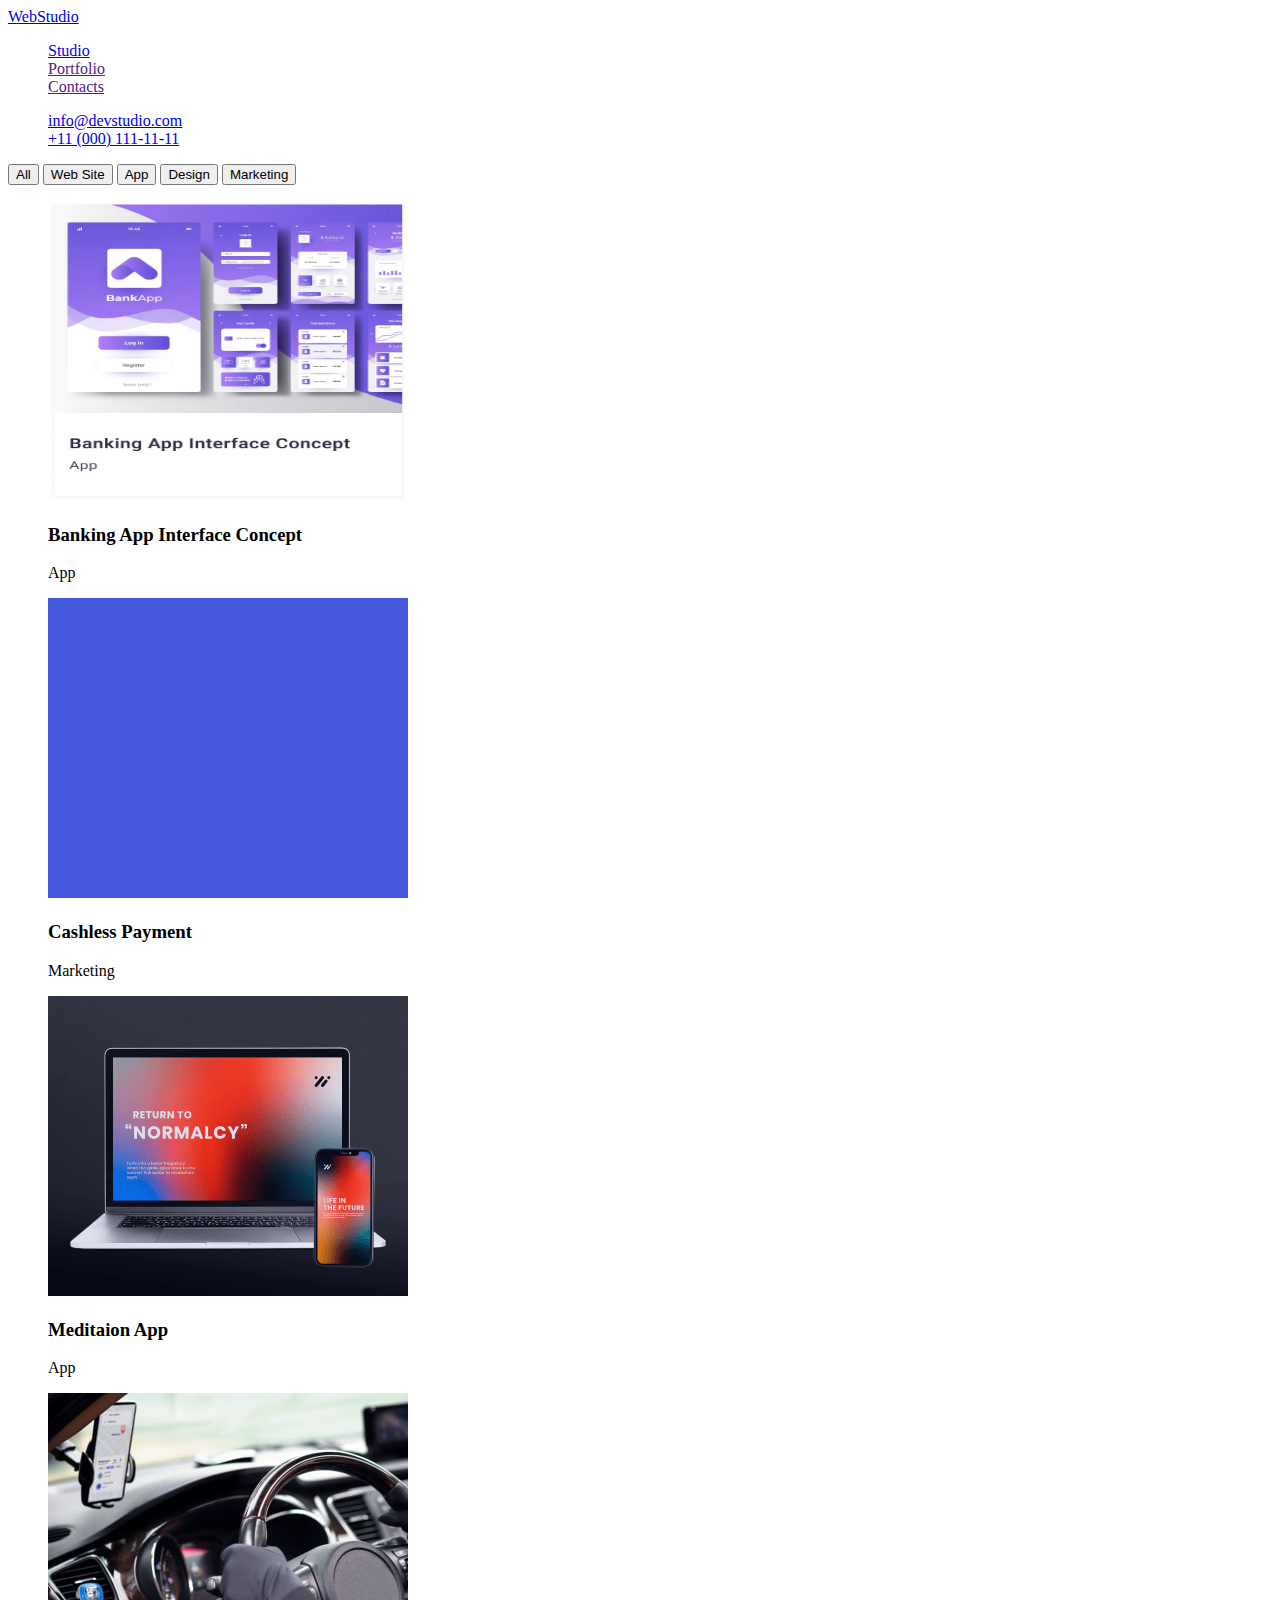
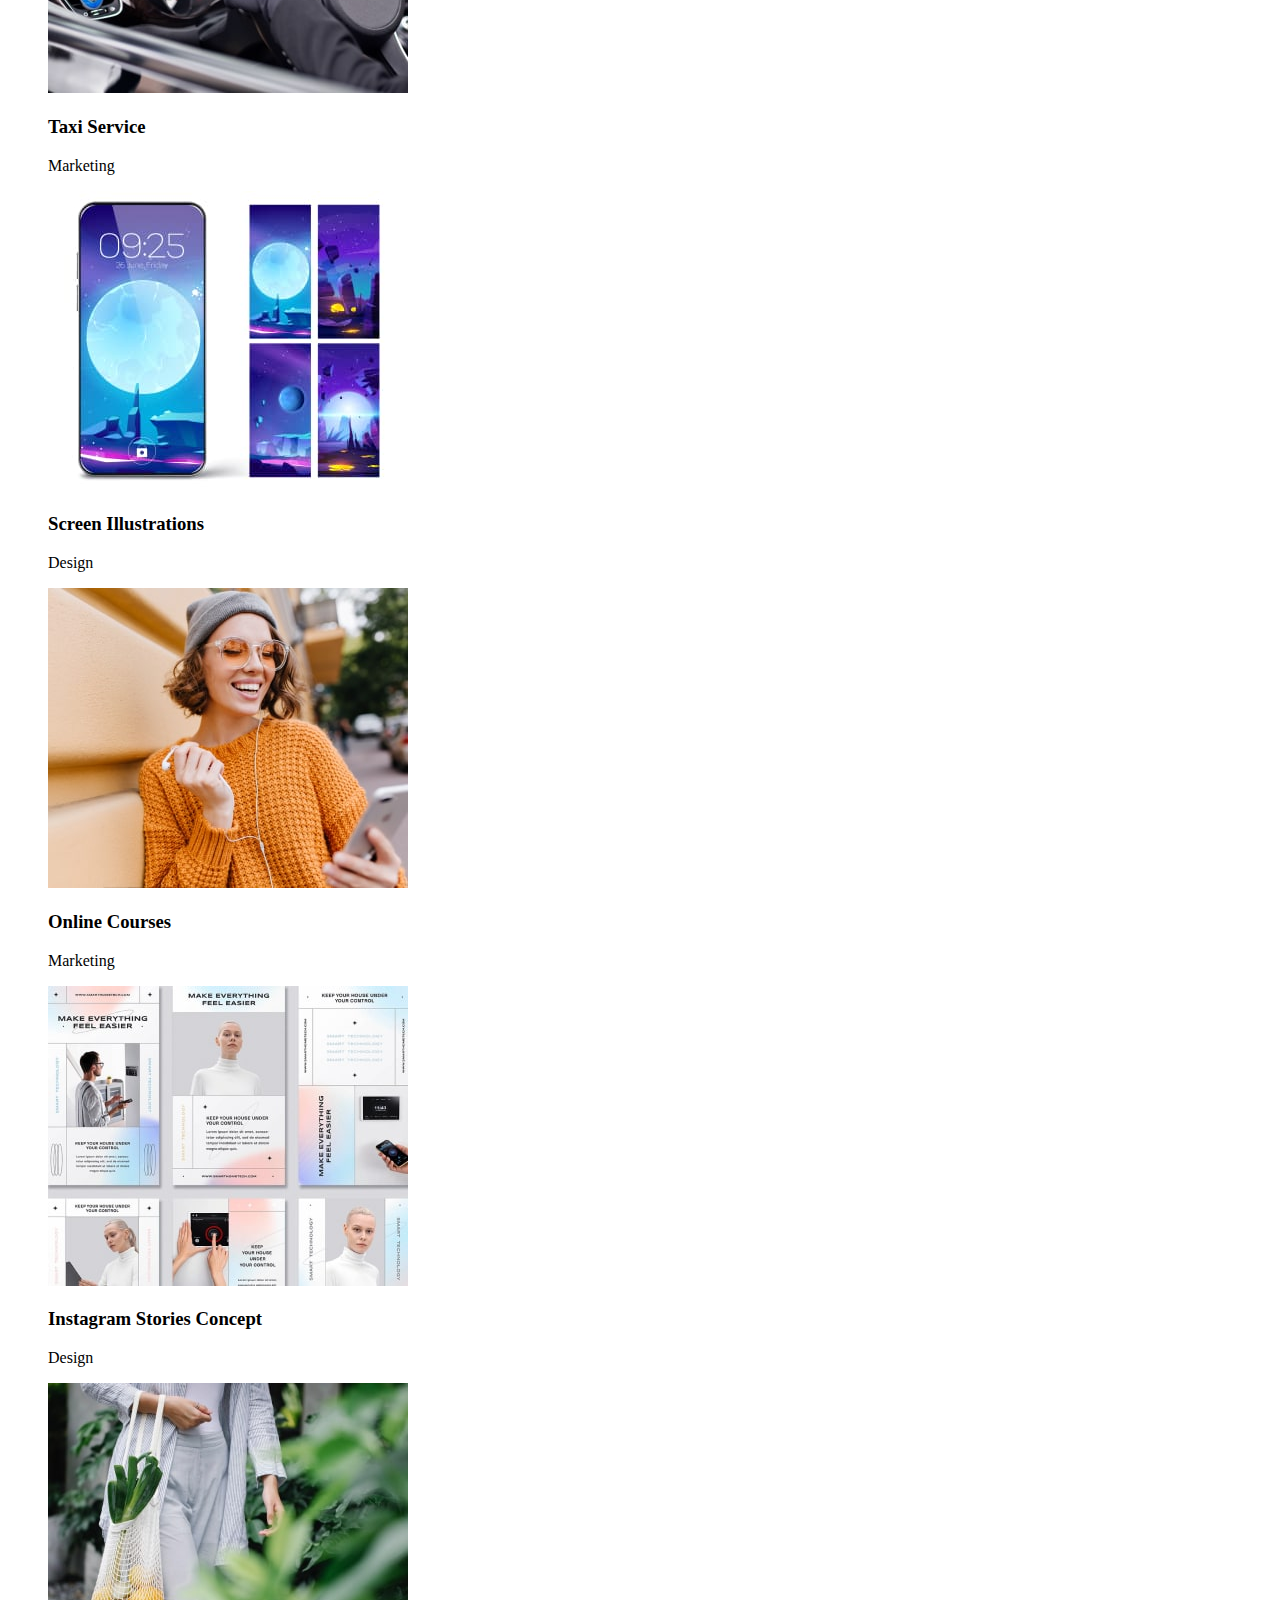
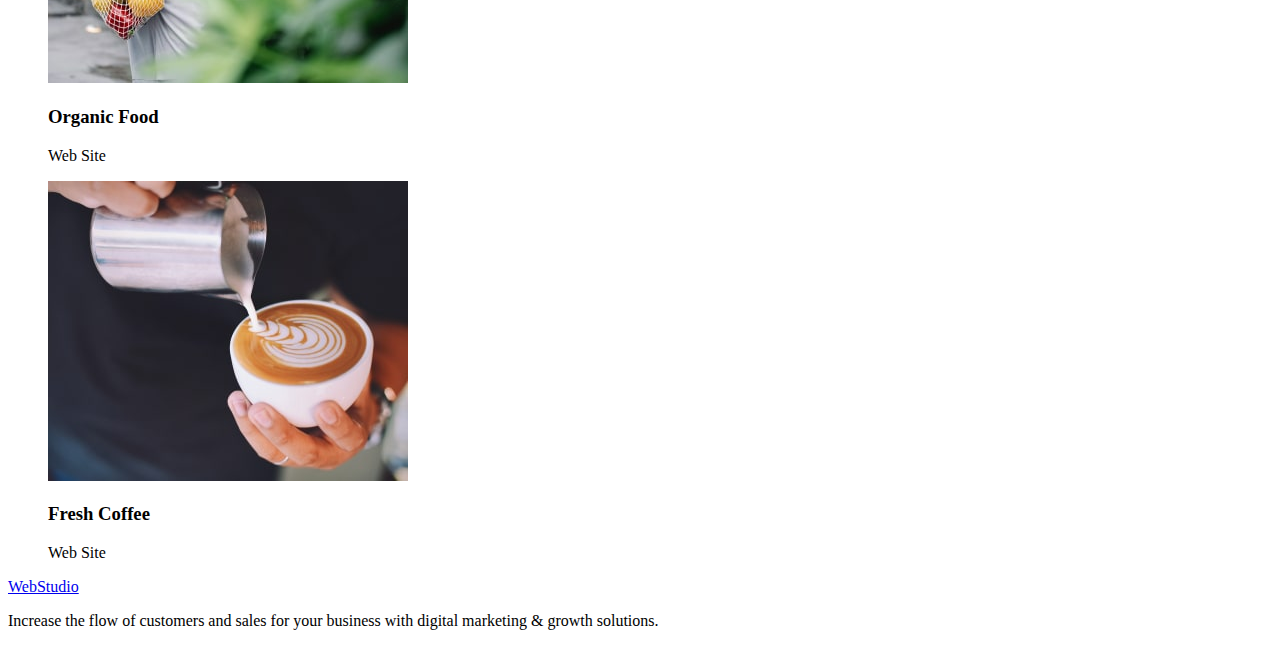
==== portfolio.html @ dfe19110 "add" ====
<!DOCTYPE html>
<html lang="en">
  <head>
    <meta charset="UTF-8" />
    <meta http-equiv="X-UA-Compatible" content="IE=edge" />
    <meta name="viewport" content="width=device-width, initial-scale=1.0" />
    <title>goit-markup-hw-02</title>
    <link rel="stylesheet" href="./css/styles.css" />
  </head>
  <body>
    <header>
      <a href="./index.html">WebStudio</a>
      <nav>
        <ul>
          <li><a href="./index.html">Studio</a></li>
          <li><a href="">Portfolio</a></li>
          <li><a href="">Contacts</a></li>
        </ul>
      </nav>
      <ul>
        <li><a href="mailto:info@devstudio.com">info@devstudio.com</a></li>
        <li><a href="tel:+110001111111">+11 (000) 111-11-11</a></li>
      </ul>
    </header>
    <main>
      <section>
        <h2 hidden></h2>
        <button type="button">All</button>
        <button type="button">Web Site</button>
        <button type="button">App</button>
        <button type="button">Design</button>
        <button type="button">Marketing</button>
      </section>

      <section>
        <ul>
          <li>
            <img
              src="./img/img1.jpg"
              alt="interface concept bank"
              width="360"
              height="300"
            />
            <h3>Banking App Interface Concept</h3>
            <p>App</p>
          </li>
          <li>
            <img src="./img/img2.jpg" alt="Screen" width="360" height="300" />
            <h3>Cashless Payment</h3>
            <p>Marketing</p>
          </li>
          <li>
            <img src="./img/img3.png" alt="computer" width="360" height="300" />
            <h3>Meditaion App</h3>
            <p>App</p>
          </li>
          <li>
            <img src="./img/img4.jpg" alt="Taxi" width="360" height="300" />
            <h3>Taxi Service</h3>
            <p>Marketing</p>
          </li>
          <li>
            <img
              src="./img/img5.jpg"
              alt="Screen phone"
              width="360"
              height="300"
            />
            <h3>Screen Illustrations</h3>
            <p>Design</p>
          </li>
          <li>
            <img 
             src="./img/img6.jpg"
             alt=""
             width="360"
             height="300" 
            />
            <h3>Online Courses</h3>
            <p>Marketing</p>
          </li>
          <li>
            <img
              src="./img/img7.jpg"
              alt="Instagram Stories"
              width="360"
              height="300"
            />
            <h3>Instagram Stories Concept</h3>
            <p>Design</p>
          </li>
          <li>
            <img src="./img/img8.jpg" alt="Food" width="360" height="300" />
            <h3>Organic Food</h3>
            <p>Web Site</p>
          </li>
          <li>
            <img src="./img/img9.jpg" alt="Coffee" width="360" height="300" />
            <h3>Fresh Coffee</h3>
            <p>Web Site</p>
          </li>
        </ul>
      </section>
    </main>
    <footer>
      <a href="./index.html">WebStudio</a>
      <p>
        Increase the flow of customers and sales for your business with digital
        marketing & growth solutions.
      </p>
    </footer>
  </body>
</html>
---- css/styles.css ----
ul{list-style: none;}
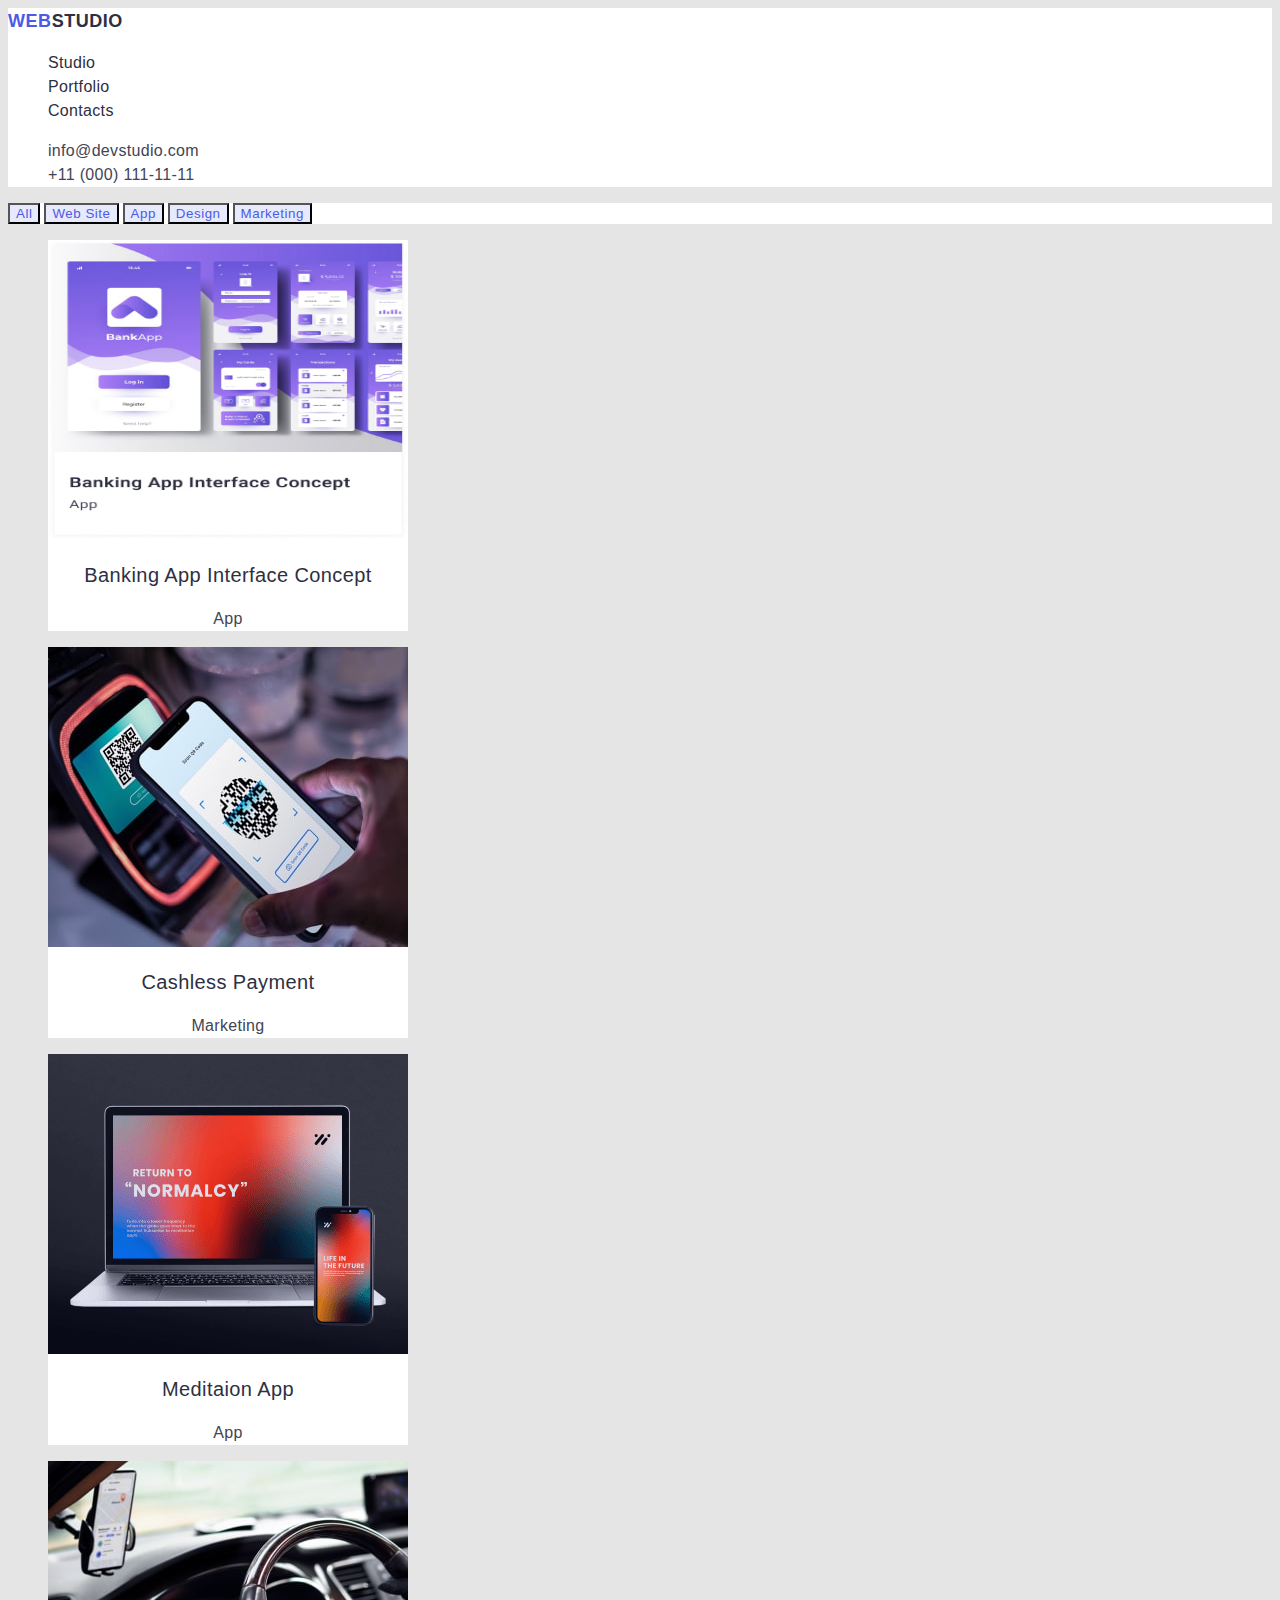
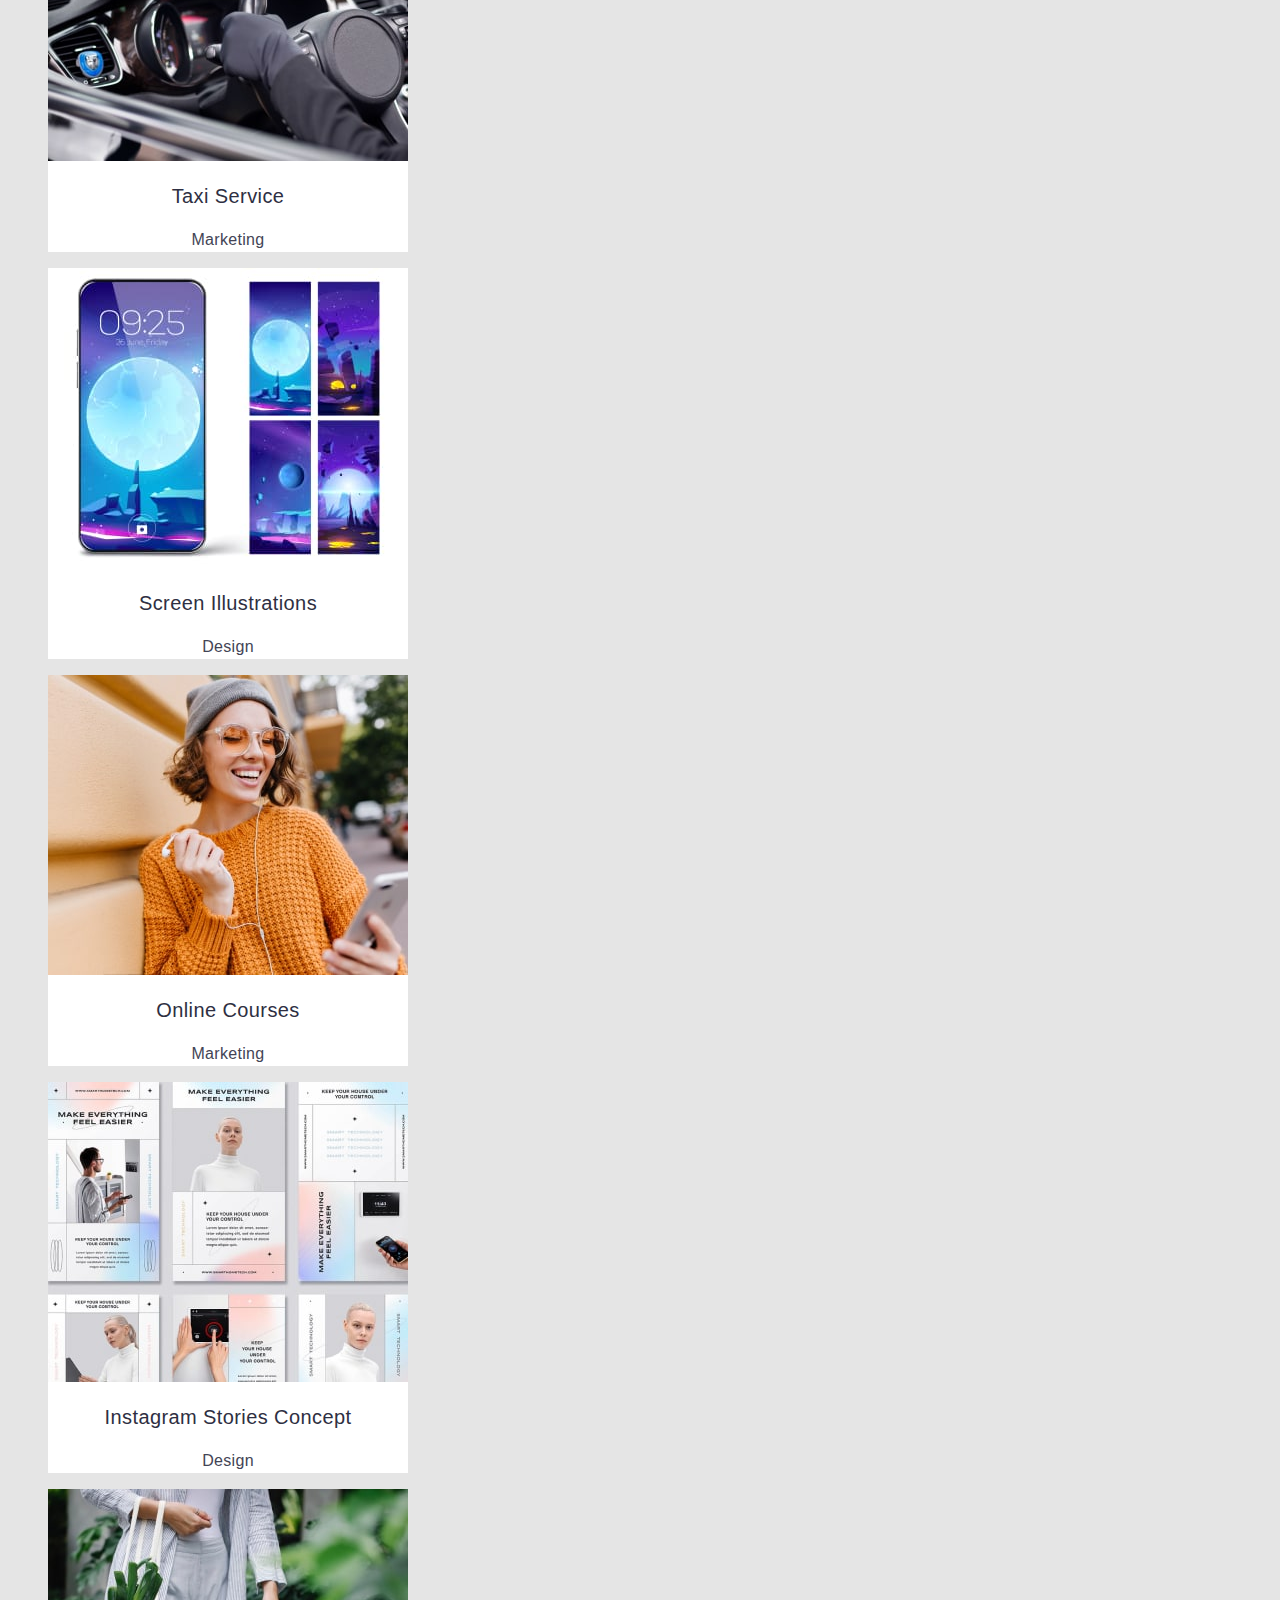
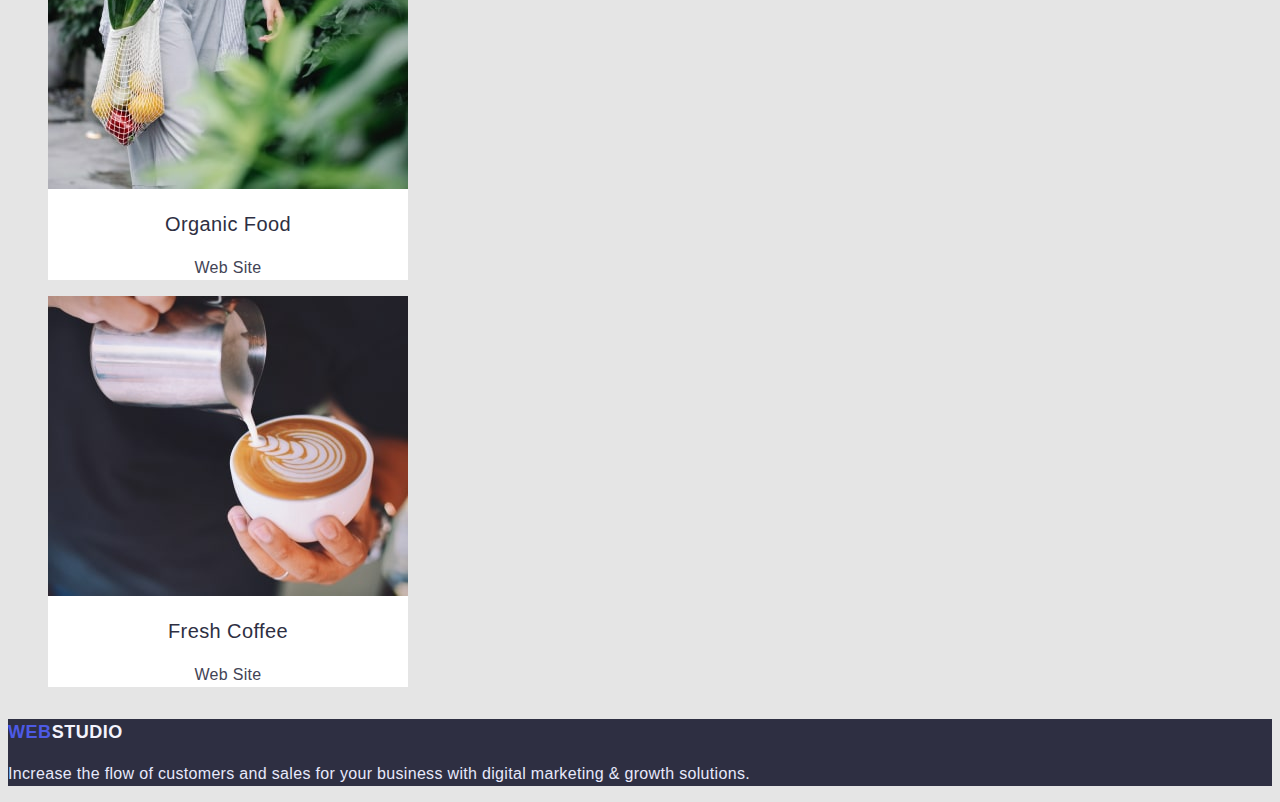
==== commit d84888fc: "appdate" ====
--- a/portfolio.html
+++ b/portfolio.html
@@ -8,103 +8,138 @@
     <link rel="stylesheet" href="./css/styles.css" />
   </head>
   <body>
-    <header>
-      <a href="./index.html">WebStudio</a>
-      <nav>
+    <header class="header">
+      <a href="./index.html" class="logo"><span class="web">Web</span>Studio</a>
+      <nav class="nav">
         <ul>
-          <li><a href="./index.html">Studio</a></li>
-          <li><a href="">Portfolio</a></li>
-          <li><a href="">Contacts</a></li>
+          <li><a href="./index.html" class="nav-link">Studio</a></li>
+          <li><a href="" class="nav-link">Portfolio</a></li>
+          <li><a href="" class="nav-link">Contacts</a></li>
         </ul>
       </nav>
-      <ul>
-        <li><a href="mailto:info@devstudio.com">info@devstudio.com</a></li>
-        <li><a href="tel:+110001111111">+11 (000) 111-11-11</a></li>
+      <ul class="contacts">
+        <li>
+          <a href="mailto:info@devstudio.com" class="contacts-link"
+            >info@devstudio.com</a
+          >
+        </li>
+        <li>
+          <a href="tel:+110001111111" class="contacts-link"
+            >+11 (000) 111-11-11</a
+          >
+        </li>
       </ul>
     </header>
     <main>
-      <section>
+      <section class="buttons">
         <h2 hidden></h2>
-        <button type="button">All</button>
-        <button type="button">Web Site</button>
-        <button type="button">App</button>
-        <button type="button">Design</button>
-        <button type="button">Marketing</button>
+        <button type="button" class="page-buttons">All</button>
+        <button type="button" class="page-buttons">Web Site</button>
+        <button type="button" class="page-buttons">App</button>
+        <button type="button" class="page-buttons">Design</button>
+        <button type="button" class="page-buttons">Marketing</button>
       </section>
 
-      <section>
+      <section class="icons">
         <ul>
-          <li>
-            <img
-              src="./img/img1.jpg"
-              alt="interface concept bank"
-              width="360"
-              height="300"
-            />
-            <h3>Banking App Interface Concept</h3>
-            <p>App</p>
+          <li class="item">
+            <a href="">
+              <img
+                src="./img/img1.jpg"
+                alt="interface concept bank"
+                width="360"
+                height="300"
+              />
+            </a>
+
+            <h3 class="icons-title">Banking App Interface Concept</h3>
+            <p class="description">App</p>
           </li>
-          <li>
-            <img src="./img/img2.jpg" alt="Screen" width="360" height="300" />
-            <h3>Cashless Payment</h3>
-            <p>Marketing</p>
+          <li class="item">
+            <a href="">
+              <img src="./img/img2.jpg" alt="Screen" width="360" height="300" />
+            </a>
+
+            <h3 class="icons-title">Cashless Payment</h3>
+            <p class="description">Marketing</p>
           </li>
-          <li>
-            <img src="./img/img3.png" alt="computer" width="360" height="300" />
-            <h3>Meditaion App</h3>
-            <p>App</p>
+          <li class="item">
+            <a href="">
+              <img
+                src="./img/img3.png"
+                alt="computer"
+                width="360"
+                height="300"
+              />
+            </a>
+
+            <h3 class="icons-title">Meditaion App</h3>
+            <p class="description">App</p>
           </li>
-          <li>
-            <img src="./img/img4.jpg" alt="Taxi" width="360" height="300" />
-            <h3>Taxi Service</h3>
-            <p>Marketing</p>
+          <li class="item">
+            <a href="">
+              <img src="./img/img4.jpg" alt="Taxi" width="360" height="300" />
+            </a>
+
+            <h3 class="icons-title">Taxi Service</h3>
+            <p class="description">Marketing</p>
           </li>
-          <li>
-            <img
-              src="./img/img5.jpg"
-              alt="Screen phone"
-              width="360"
-              height="300"
-            />
-            <h3>Screen Illustrations</h3>
-            <p>Design</p>
+          <li class="item">
+            <a href="">
+              <img
+                src="./img/img5.jpg"
+                alt="Screen phone"
+                width="360"
+                height="300"
+              />
+            </a>
+
+            <h3 class="icons-title">Screen Illustrations</h3>
+            <p class="description">Design</p>
           </li>
-          <li>
-            <img 
-             src="./img/img6.jpg"
-             alt=""
-             width="360"
-             height="300" 
-            />
-            <h3>Online Courses</h3>
-            <p>Marketing</p>
+          <li class="item">
+            <a href="">
+              <img src="./img/img6.jpg" alt="" width="360" height="300" />
+            </a>
+
+            <h3 class="icons-title">Online Courses</h3>
+            <p class="description">Marketing</p>
           </li>
-          <li>
-            <img
-              src="./img/img7.jpg"
-              alt="Instagram Stories"
-              width="360"
-              height="300"
-            />
-            <h3>Instagram Stories Concept</h3>
-            <p>Design</p>
+          <li class="item">
+            <a href="">
+              <img
+                src="./img/img7.jpg"
+                alt="Instagram Stories"
+                width="360"
+                height="300"
+              />
+            </a>
+
+            <h3 class="icons-title">Instagram Stories Concept</h3>
+            <p class="description">Design</p>
           </li>
-          <li>
-            <img src="./img/img8.jpg" alt="Food" width="360" height="300" />
-            <h3>Organic Food</h3>
-            <p>Web Site</p>
+          <li class="item">
+            <a href="">
+              <img src="./img/img8.jpg" alt="Food" width="360" height="300" />
+            </a>
+
+            <h3 class="icons-title">Organic Food</h3>
+            <p class="description">Web Site</p>
           </li>
-          <li>
-            <img src="./img/img9.jpg" alt="Coffee" width="360" height="300" />
-            <h3>Fresh Coffee</h3>
-            <p>Web Site</p>
+          <li class="item">
+            <a href="">
+              <img src="./img/img9.jpg" alt="Coffee" width="360" height="300" />
+            </a>
+
+            <h3 class="icons-title">Fresh Coffee</h3>
+            <p class="description">Web Site</p>
           </li>
         </ul>
       </section>
     </main>
-    <footer>
-      <a href="./index.html">WebStudio</a>
-      <p>
+    <footer class="footer">
+      <a href="./index.html" class="logo-footer"><span class="web-footer">Web</span>Studio</a>
+      <p class="footer-text">
         Increase the flow of customers and sales for your business with digital
         marketing & growth solutions.
       </p>
--- a/css/styles.css
+++ b/css/styles.css
@@ -1 +1,270 @@
-ul{list-style: none;}+* {
+  list-style: none;
+  text-decoration: none;
+}
+
+:root {
+  --primary-text-color: #434455;
+  --contacts-text-color: #434455;
+  --title--text-color: #2e2f42;
+  --nav-text-color: #2e2f42;
+  --logo-color: #2e2f42;
+  --accent: #4d5ae5;
+  --header-text-color: #fff;
+  --primary-background-color: #e5e5e5;
+  --team-background-color: #f4f4fd;
+  --page-background-color: #2e2f42;
+  --header-background-color: #fff;
+
+  --primary-font-family: "Roboto", sans-serif;
+  --primary-logo-font-family: "Raleway", sans-serif;
+  --primary-font-size: 16px;
+  --primary-line-height: 1.5;
+  --primary-font-weight: 400;
+  --primary-letter-spacing: 0.02em;
+  --secondary-font-size: 20px;
+  --secondary-line-height: 1.2;
+  --secondary-font-weight: 500;
+  --h1-font-size: 56px;
+  --h1-font-weight: 800;
+  --h1-line-height: 1.07;
+  --h1-letter-spacing: 0.02em;
+  --logo-font-size: 18px;
+  --logo-font-weight: 800;
+}
+
+body {
+  background-color: var(--primary-background-color);
+}
+
+/* HEADER */
+
+.header {
+  background-color: var(--header-background-color);
+  /* width: 1440px;
+ height: 72px; */
+}
+
+/* logo */
+
+.logo{
+  color: var(--logo-color);
+
+  font-family: var(--primary-logo-font-family);
+  font-weight: var(--logo-font-weight);
+  font-size: var(--logo-font-size);
+  line-height: var(--primary-line-height);
+  display: flex;
+  align-items: center;
+  letter-spacing: 0.03em;
+  text-transform: uppercase;
+}
+
+.web {
+  color: var(--accent);
+}
+
+/* nav */
+
+.nav .nav-link
+ {
+  color: var(--nav-text-color);
+
+  font-family: var(--primary-font-family);
+  font-weight: var(--secondary-font-weight);
+  font-size: var(--primary-font-size);
+  line-height: var(--primary-line-height);
+  letter-spacing: var(--primary-letter-spacing);
+}
+
+
+/* contacts */
+
+.contacts .contacts-link {
+  color: var(--contacts-text-color);
+
+  font-family: var(--primary-font-family);
+  font-weight: var(--primary-font-weight);
+  font-size: var(--primary-font-size);
+  line-height: var(--primary-line-height);
+  letter-spacing: var(--primary-letter-spacing);
+}
+.logo:hover,
+.logo:focus,
+.nav-link:hover,
+.nav-link:focus,
+.contacts-link:hover,
+.contacts-link:focus {
+ color: var(--accent);
+}
+/* MAIN */
+ul{
+  margin-left: 0px;
+}
+/* page */
+
+.page {
+  background-color: var(--page-background-color);
+}
+
+.page-title {
+  color: var(--header-text-color);
+  font-family: var(--primary-font-family);
+  font-weight: var(--h1-font-weight);
+  font-size: var(--h1-font-size);
+  line-height: var(--h1-line-height);
+  letter-spacing: var(--h1-letter-spacing);
+  text-align: center;
+}
+
+/* button */
+
+.buttons{
+  background-color: #fff;
+}
+
+
+.page-buttons {
+  background-color: #E7E9FC;
+  color: var(--accent);
+
+  font-family: var(--primary-font-family);
+  font-weight: var(--secondary-font-weight);
+  letter-spacing: 0.04em;
+  cursor: pointer;
+}
+
+.page-buttons:hover,
+.page-buttons:focus {
+  background-color: var(--accent);
+  color: rgb(255, 255, 255);
+}
+
+
+.page-button {
+  background-color: var(--accent);
+  color: #fff;
+
+  font-family: var(--primary-font-family);
+  font-weight: var(--secondary-font-weight);
+  letter-spacing: 0.04em;
+  cursor: pointer;
+}
+
+.page-button:hover,
+.page-button:focus {
+  background-color: var(--accent);
+}
+
+/* advantages */
+
+.icons{
+ display: flex;
+}
+
+.advantages-title {
+  color: var(--title--text-color);
+
+  font-family: var(--primary-font-family);
+  font-weight: 600;
+  font-size: var(--secondary-font-size);
+  line-height: var(--secondary-line-height);
+  letter-spacing: var(--primary-letter-spacing);
+}
+
+.advantages-text {
+  color: var(--primary-text-color);
+
+  font-family: var(--primary-font-family);
+  font-weight: var(--primary-font-weight);
+  font-size: var(--primary-font-size);
+  line-height: var(--primary-line-height);
+  letter-spacing: var(--primary-letter-spacing);
+}
+
+.title,
+.team-title
+ {
+  color: var(--title--text-color);
+
+  font-family: var(--primary-font-family);
+  font-weight: var(--secondary-font-weight);
+  font-size: 36px;
+  line-height: 1.1;
+  text-align: center;
+  letter-spacing: 0.02em;
+}
+
+/* team*/
+
+
+
+.team{
+  background-color: var(--team-background-color);
+  display: flex;
+}
+
+.team-item,
+.item {
+  background-color: #fff;
+}
+
+.team-name,
+.icons-title{
+  color: var(--title--text-color);
+  
+
+  font-family: var(--primary-font-family);
+  font-weight: var(--secondary-font-weight);
+  font-size: 20px;
+  list-style: 1.2;
+  letter-spacing: 0.02em;
+  text-align: center;
+}
+
+.portfolio-name,
+.description{
+   color: var(--primary-text-color);
+
+  font-family: var(--primary-font-family);
+  font-weight: var(--primary-font-weight);
+  font-size: var(--primary-font-size);
+  line-height: var(--primary-line-height);
+  letter-spacing: var(--primary-letter-spacing);
+  text-align: center;
+}
+
+/* FOOTER */
+
+.footer{
+  background-color: var( --page-background-color);
+}
+
+.logo-footer,
+.logo-footer:hover,
+.logo-footer:focus {
+  color: #f4f4fd;
+
+  font-family: var(--primary-logo-font-family);
+  font-weight: var(--logo-font-weight);
+  font-size: var(--logo-font-size);
+  line-height: var(--primary-line-height);
+  display: flex;
+  align-items: center;
+  letter-spacing: 0.03em;
+  text-transform: uppercase;
+}
+
+.web-footer {
+  color: var(--accent);
+}
+
+.footer-text{
+  color: #E7E9FC;
+
+  font-family: var(--primary-font-family);
+  font-weight: var(--primary-font-weight);
+  font-size: var(--primary-font-size);
+  line-height: var(--primary-line-height);
+  letter-spacing: var(--primary-letter-spacing);
+}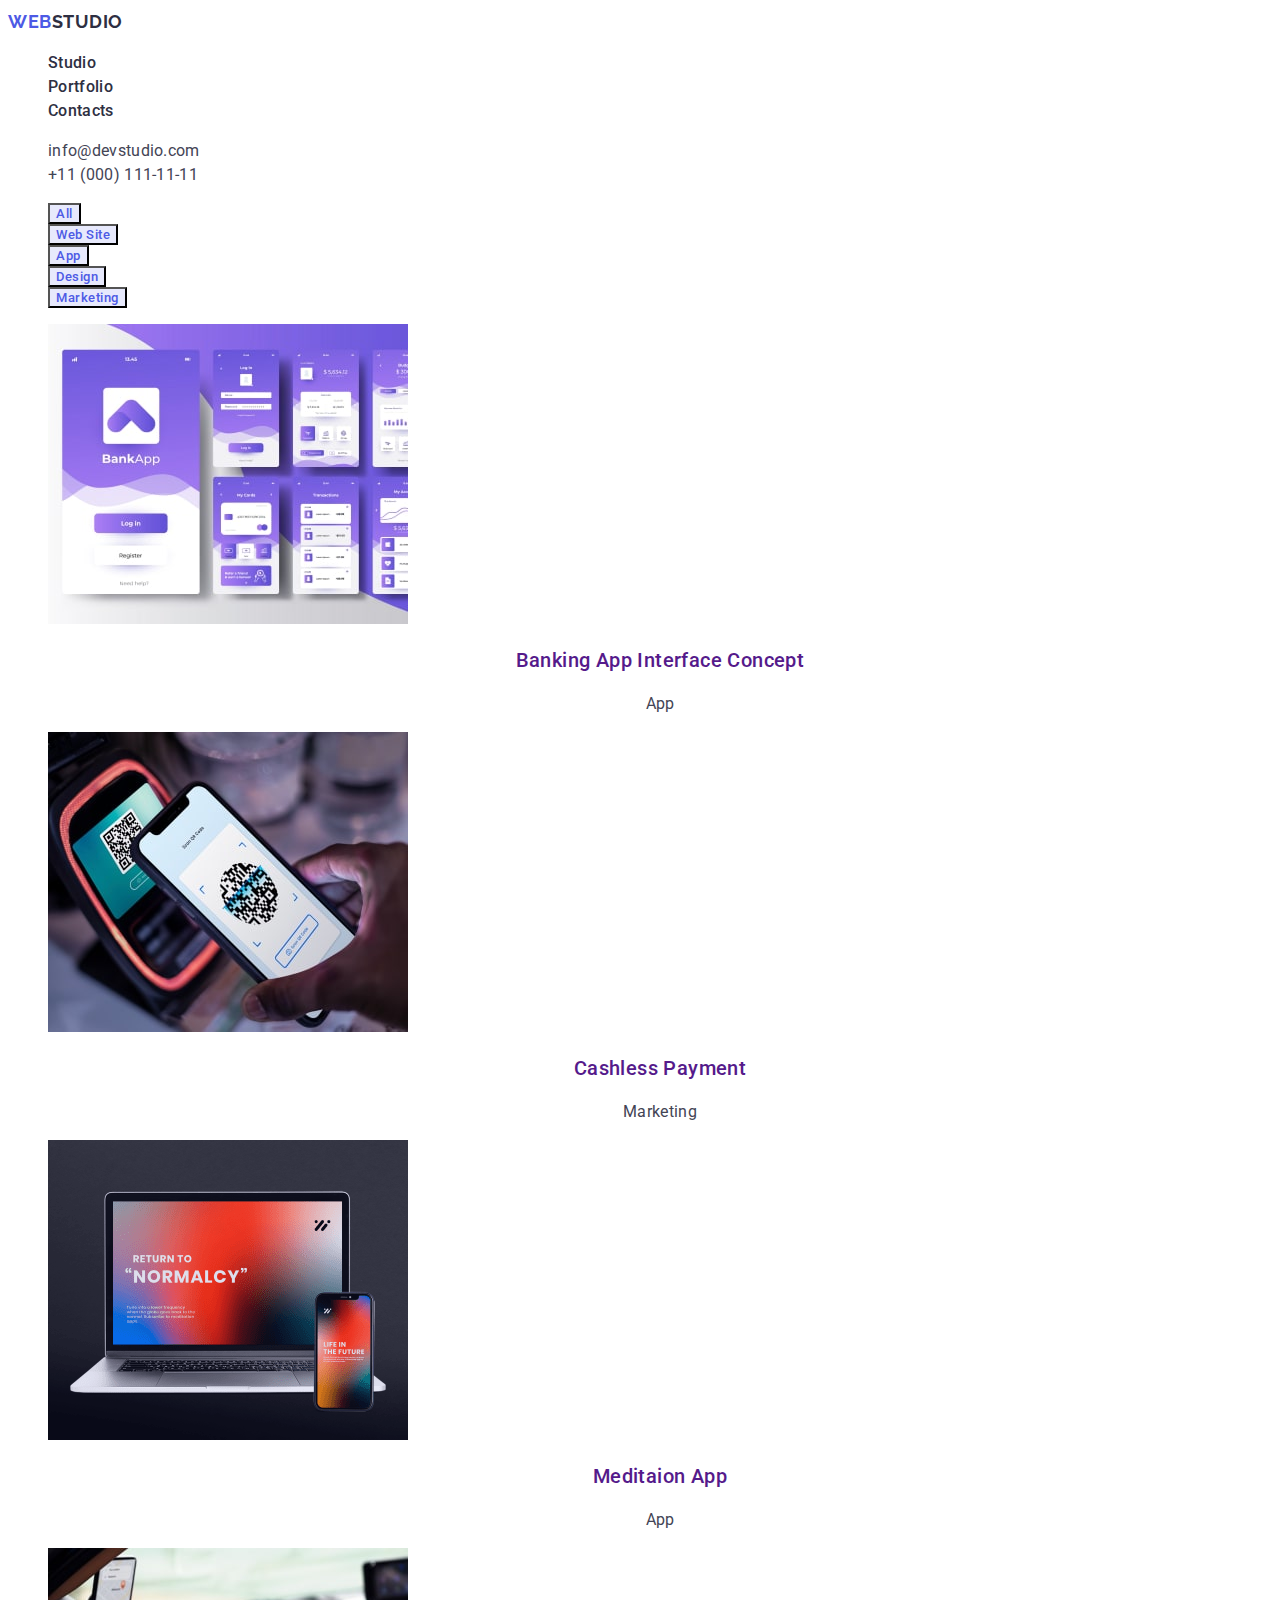
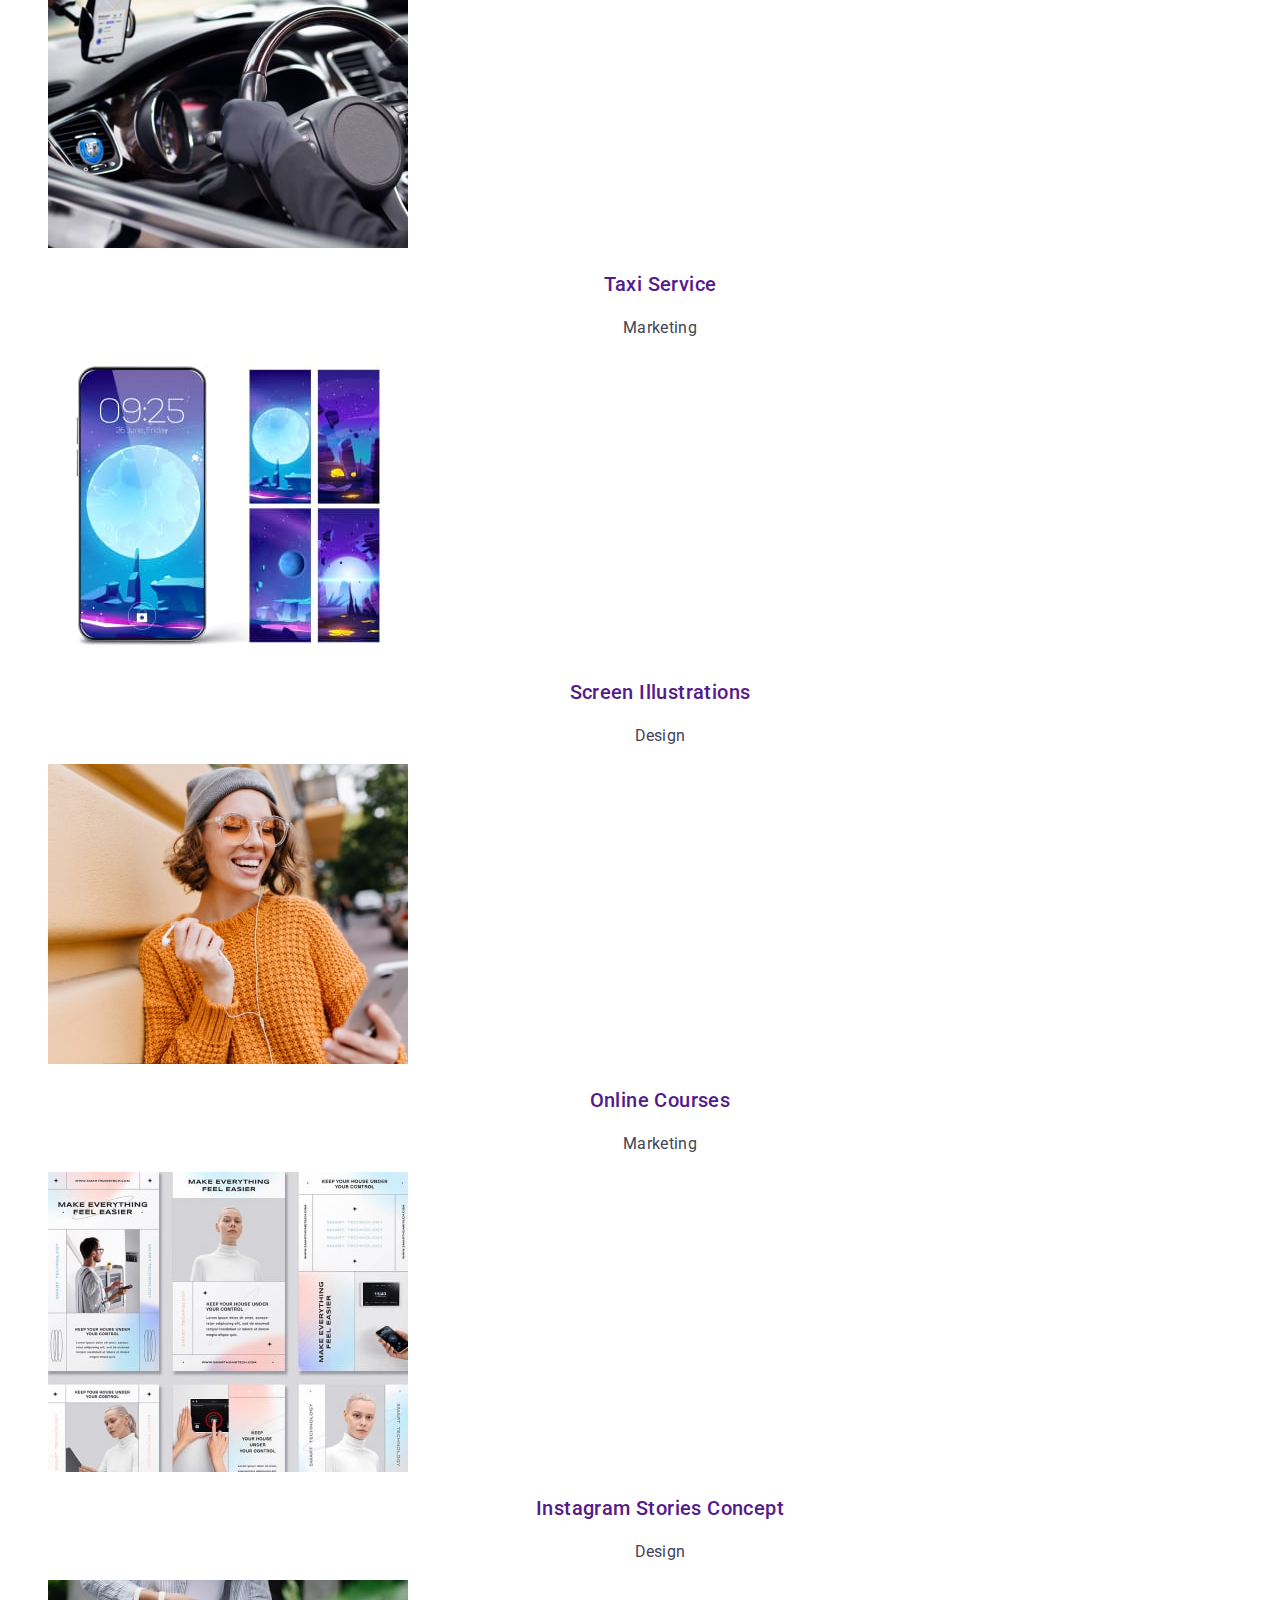
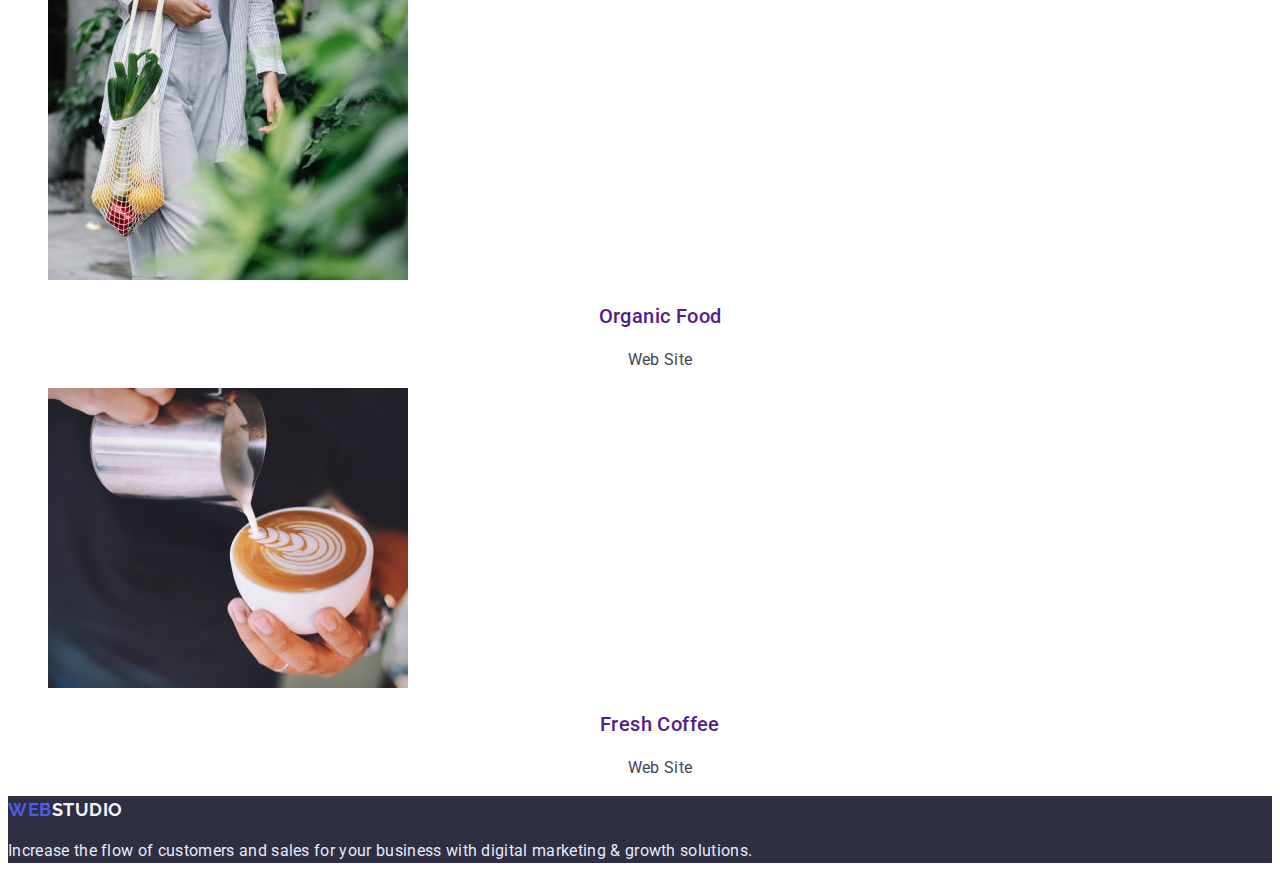
==== commit 8b107873: "доданий шрифт та виправлені помилки" ====
--- a/portfolio.html
+++ b/portfolio.html
@@ -5,6 +5,9 @@
     <meta http-equiv="X-UA-Compatible" content="IE=edge" />
     <meta name="viewport" content="width=device-width, initial-scale=1.0" />
     <title>goit-markup-hw-02</title>
+    <link rel="preconnect" href="https://fonts.googleapis.com">
+    <link rel="preconnect" href="https://fonts.gstatic.com" crossorigin>
+    <link href="https://fonts.googleapis.com/css2?family=Raleway:wght@700&family=Roboto:wght@400;500;700;900&display=swap" rel="stylesheet">
     <link rel="stylesheet" href="./css/styles.css" />
   </head>
   <body>
@@ -13,7 +16,7 @@
       <nav class="nav">
         <ul>
           <li><a href="./index.html" class="nav-link">Studio</a></li>
-          <li><a href="" class="nav-link">Portfolio</a></li>
+          <li><a href="./portfolio.html" class="nav-link">Portfolio</a></li>
           <li><a href="" class="nav-link">Contacts</a></li>
         </ul>
       </nav>
@@ -31,16 +34,18 @@
       </ul>
     </header>
     <main>
-      <section class="buttons">
-        <h2 hidden></h2>
-        <button type="button" class="page-buttons">All</button>
-        <button type="button" class="page-buttons">Web Site</button>
-        <button type="button" class="page-buttons">App</button>
-        <button type="button" class="page-buttons">Design</button>
-        <button type="button" class="page-buttons">Marketing</button>
-      </section>
+      <section>
+        <div class="buttons">
+          <h2 hidden>buttons</h2>
+          <ul>
+            <li><button type="button" class="page-buttons">All</button></li>
+            <li><button type="button" class="page-buttons">Web Site</button></li>
+            <li><button type="button" class="page-buttons">App</button></li>
+            <li><button type="button" class="page-buttons">Design</button></li>
+            <li><button type="button" class="page-buttons">Marketing</button></li>
+          </ul>
+        </div>
 
-      <section class="icons">
         <ul>
           <li class="item">
             <a href="">
@@ -50,19 +55,20 @@
                 width="360"
                 height="300"
               />
+              <h3 class="icons-title">Banking App Interface Concept</h3>
+              <p class="description">App</p>
             </a>
+          </li>
 
-            <h3 class="icons-title">Banking App Interface Concept</h3>
-            <p class="description">App</p>
-          </li>
           <li class="item">
             <a href="">
               <img src="./img/img2.jpg" alt="Screen" width="360" height="300" />
+
+              <h3 class="icons-title">Cashless Payment</h3>
+              <p class="description">Marketing</p>
             </a>
+          </li>
 
-            <h3 class="icons-title">Cashless Payment</h3>
-            <p class="description">Marketing</p>
-          </li>
           <li class="item">
             <a href="">
               <img
@@ -71,19 +77,19 @@
                 width="360"
                 height="300"
               />
+              <h3 class="icons-title">Meditaion App</h3>
+              <p class="description">App</p>
             </a>
+          </li>
 
-            <h3 class="icons-title">Meditaion App</h3>
-            <p class="description">App</p>
-          </li>
           <li class="item">
             <a href="">
               <img src="./img/img4.jpg" alt="Taxi" width="360" height="300" />
+              <h3 class="icons-title">Taxi Service</h3>
+              <p class="description">Marketing</p>
             </a>
+          </li>
 
-            <h3 class="icons-title">Taxi Service</h3>
-            <p class="description">Marketing</p>
-          </li>
           <li class="item">
             <a href="">
               <img
@@ -92,19 +98,19 @@
                 width="360"
                 height="300"
               />
+              <h3 class="icons-title">Screen Illustrations</h3>
+              <p class="description">Design</p>
             </a>
+          </li>
 
-            <h3 class="icons-title">Screen Illustrations</h3>
-            <p class="description">Design</p>
-          </li>
           <li class="item">
             <a href="">
               <img src="./img/img6.jpg" alt="" width="360" height="300" />
+              <h3 class="icons-title">Online Courses</h3>
+              <p class="description">Marketing</p>
             </a>
+          </li>
 
-            <h3 class="icons-title">Online Courses</h3>
-            <p class="description">Marketing</p>
-          </li>
           <li class="item">
             <a href="">
               <img
@@ -113,32 +119,33 @@
                 width="360"
                 height="300"
               />
+              <h3 class="icons-title">Instagram Stories Concept</h3>
+              <p class="description">Design</p>
             </a>
+          </li>
 
-            <h3 class="icons-title">Instagram Stories Concept</h3>
-            <p class="description">Design</p>
-          </li>
           <li class="item">
             <a href="">
               <img src="./img/img8.jpg" alt="Food" width="360" height="300" />
+              <h3 class="icons-title">Organic Food</h3>
+              <p class="description">Web Site</p>
             </a>
+          </li>
 
-            <h3 class="icons-title">Organic Food</h3>
-            <p class="description">Web Site</p>
-          </li>
           <li class="item">
             <a href="">
               <img src="./img/img9.jpg" alt="Coffee" width="360" height="300" />
+              <h3 class="icons-title">Fresh Coffee</h3>
+              <p class="description">Web Site</p>
             </a>
-
-            <h3 class="icons-title">Fresh Coffee</h3>
-            <p class="description">Web Site</p>
           </li>
         </ul>
       </section>
     </main>
     <footer class="footer">
-      <a href="./index.html" class="logo-footer"><span class="web-footer">Web</span>Studio</a>
+      <a href="./index.html" class="logo-footer"
+        ><span class="web-footer">Web</span>Studio</a
+      >
       <p class="footer-text">
         Increase the flow of customers and sales for your business with digital
         marketing & growth solutions.
--- a/css/styles.css
+++ b/css/styles.css
@@ -1,3 +1,4 @@
+
 * {
   list-style: none;
   text-decoration: none;
@@ -10,7 +11,6 @@
   --nav-text-color: #2e2f42;
   --logo-color: #2e2f42;
   --accent: #4d5ae5;
-  --header-text-color: #fff;
   --primary-background-color: #e5e5e5;
   --team-background-color: #f4f4fd;
   --page-background-color: #2e2f42;
@@ -26,28 +26,22 @@
   --secondary-line-height: 1.2;
   --secondary-font-weight: 500;
   --h1-font-size: 56px;
-  --h1-font-weight: 800;
+  --h1-font-weight: 700;
   --h1-line-height: 1.07;
   --h1-letter-spacing: 0.02em;
   --logo-font-size: 18px;
-  --logo-font-weight: 800;
+  --logo-font-weight: 700;
 }
 
 body {
-  background-color: var(--primary-background-color);
+  background-color: white;
 }
 
 /* HEADER */
 
-.header {
-  background-color: var(--header-background-color);
-  /* width: 1440px;
- height: 72px; */
-}
-
 /* logo */
 
-.logo{
+.logo {
   color: var(--logo-color);
 
   font-family: var(--primary-logo-font-family);
@@ -66,8 +60,7 @@
 
 /* nav */
 
-.nav .nav-link
- {
+.nav .nav-link {
   color: var(--nav-text-color);
 
   font-family: var(--primary-font-family);
@@ -76,7 +69,6 @@
   line-height: var(--primary-line-height);
   letter-spacing: var(--primary-letter-spacing);
 }
-
 
 /* contacts */
 
@@ -95,12 +87,10 @@
 .nav-link:focus,
 .contacts-link:hover,
 .contacts-link:focus {
- color: var(--accent);
+  color: var(--accent);
 }
 /* MAIN */
-ul{
-  margin-left: 0px;
-}
+
 /* page */
 
 .page {
@@ -108,7 +98,7 @@
 }
 
 .page-title {
-  color: var(--header-text-color);
+  color: white;
   font-family: var(--primary-font-family);
   font-weight: var(--h1-font-weight);
   font-size: var(--h1-font-size);
@@ -119,13 +109,8 @@
 
 /* button */
 
-.buttons{
-  background-color: #fff;
-}
-
-
 .page-buttons {
-  background-color: #E7E9FC;
+  background-color: #e7e9fc;
   color: var(--accent);
 
   font-family: var(--primary-font-family);
@@ -140,10 +125,9 @@
   color: rgb(255, 255, 255);
 }
 
-
 .page-button {
   background-color: var(--accent);
-  color: #fff;
+  color: rgb(255, 255, 255);
 
   font-family: var(--primary-font-family);
   font-weight: var(--secondary-font-weight);
@@ -153,14 +137,10 @@
 
 .page-button:hover,
 .page-button:focus {
-  background-color: var(--accent);
+  background-color: #404bbf;
 }
 
 /* advantages */
-
-.icons{
- display: flex;
-}
 
 .advantages-title {
   color: var(--title--text-color);
@@ -183,8 +163,7 @@
 }
 
 .title,
-.team-title
- {
+.team-title {
   color: var(--title--text-color);
 
   font-family: var(--primary-font-family);
@@ -197,23 +176,16 @@
 
 /* team*/
 
-
-
-.team{
+.team {
   background-color: var(--team-background-color);
-  display: flex;
-}
-
-.team-item,
-.item {
+}
+
+.team-item {
   background-color: #fff;
 }
 
 .team-name,
-.icons-title{
-  color: var(--title--text-color);
-  
-
+.icons-title {
   font-family: var(--primary-font-family);
   font-weight: var(--secondary-font-weight);
   font-size: 20px;
@@ -223,8 +195,8 @@
 }
 
 .portfolio-name,
-.description{
-   color: var(--primary-text-color);
+.description {
+  color: var(--primary-text-color);
 
   font-family: var(--primary-font-family);
   font-weight: var(--primary-font-weight);
@@ -236,13 +208,15 @@
 
 /* FOOTER */
 
-.footer{
-  background-color: var( --page-background-color);
-}
-
-.logo-footer,
-.logo-footer:hover,
-.logo-footer:focus {
+.footer {
+  background-color: var(--page-background-color);
+}
+
+.web-footer {
+  color: var(--accent);
+}
+
+.logo-footer {
   color: #f4f4fd;
 
   font-family: var(--primary-logo-font-family);
@@ -255,16 +229,17 @@
   text-transform: uppercase;
 }
 
-.web-footer {
-  color: var(--accent);
-}
-
-.footer-text{
-  color: #E7E9FC;
-
-  font-family: var(--primary-font-family);
-  font-weight: var(--primary-font-weight);
-  font-size: var(--primary-font-size);
-  line-height: var(--primary-line-height);
-  letter-spacing: var(--primary-letter-spacing);
-}+.logo-footer:hover,
+.logo-footer:focus {
+  color: var(--accent);
+}
+
+.footer-text {
+  color: #e7e9fc;
+
+  font-family: var(--primary-font-family);
+  font-weight: var(--primary-font-weight);
+  font-size: var(--primary-font-size);
+  line-height: var(--primary-line-height);
+  letter-spacing: var(--primary-letter-spacing);
+}
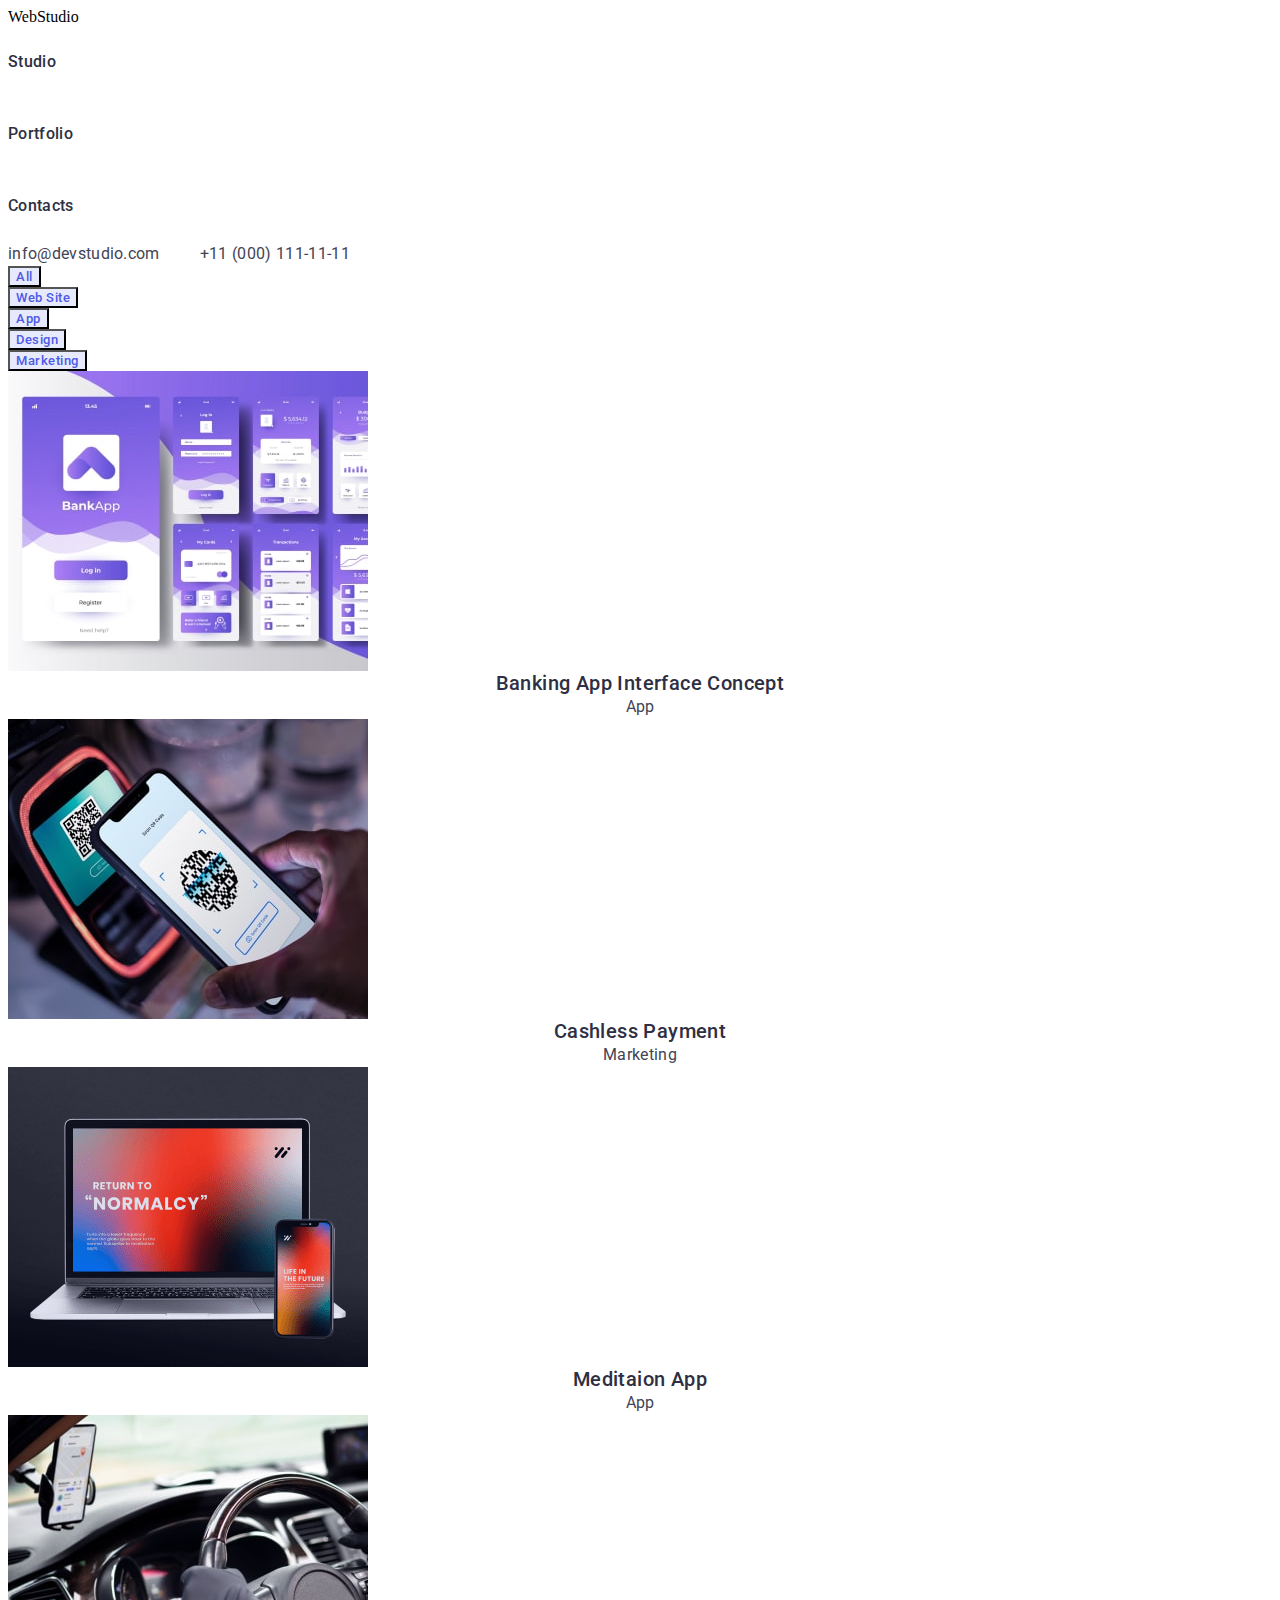
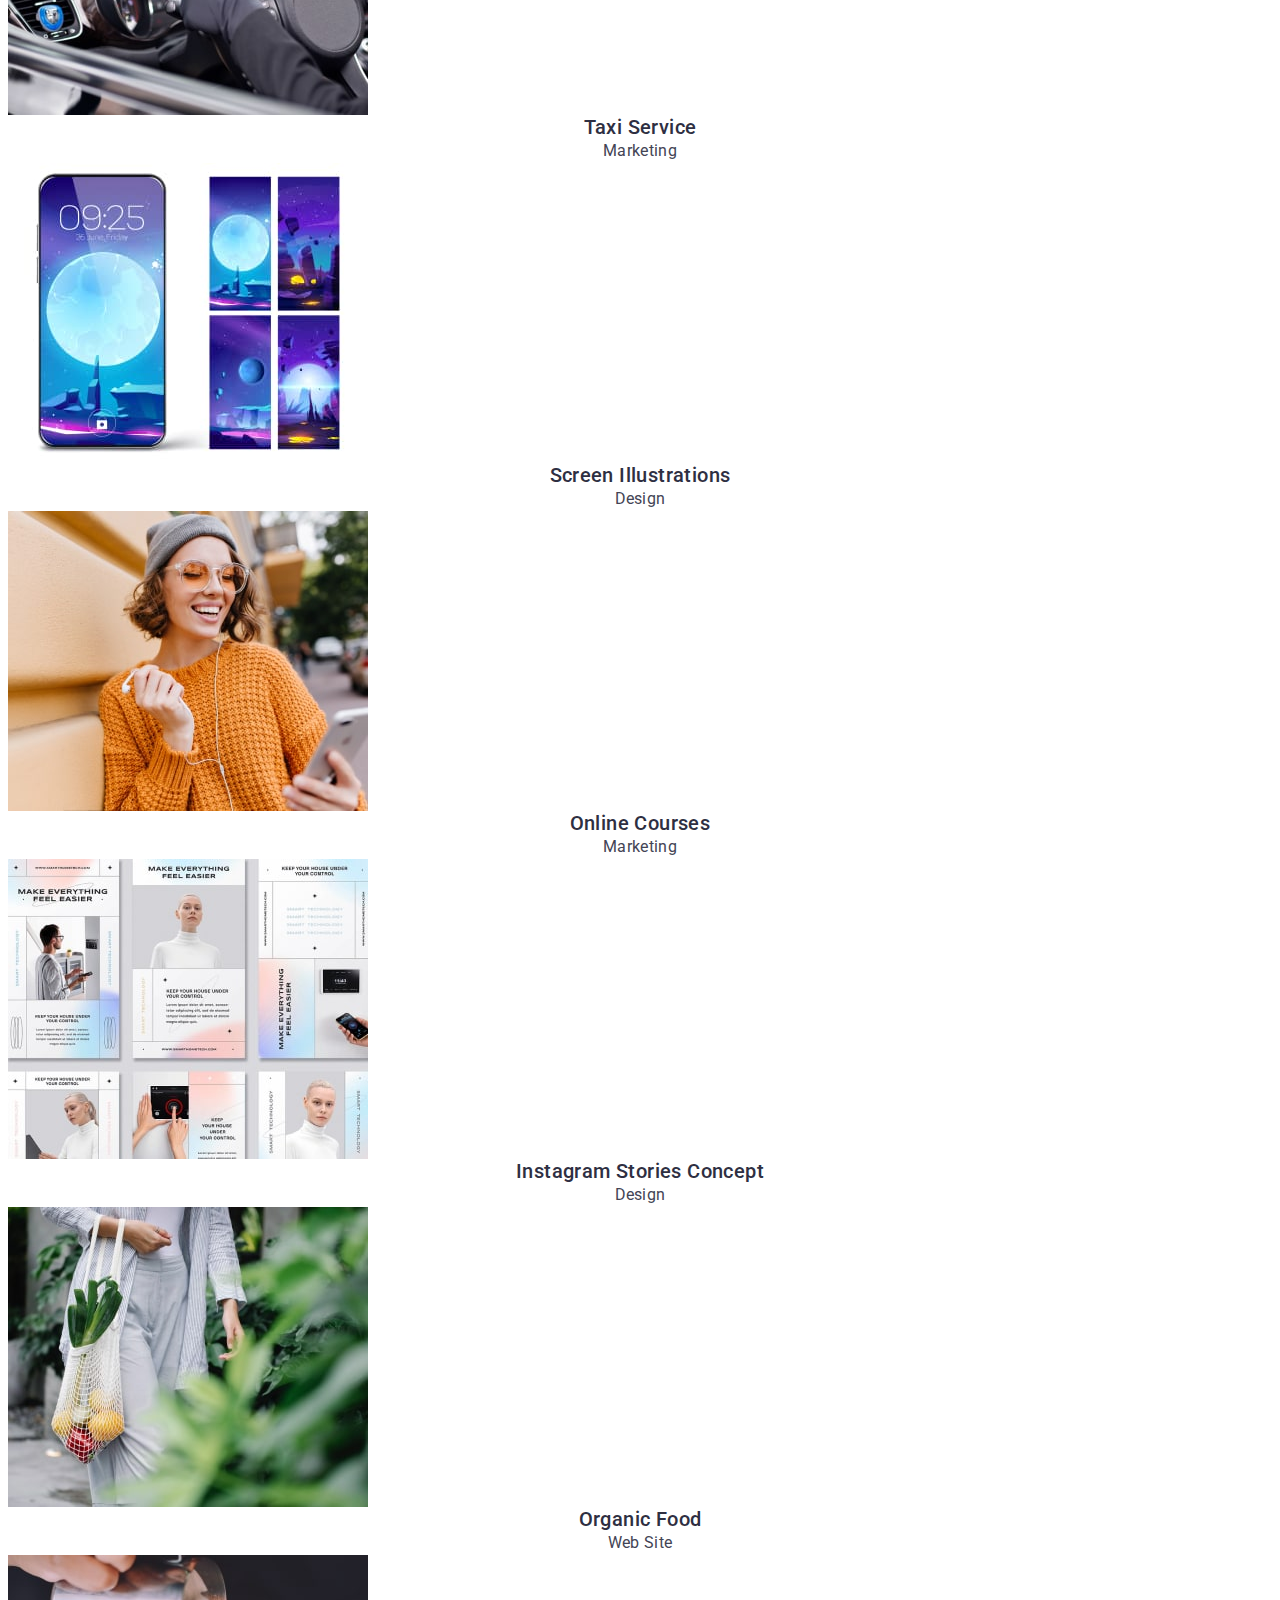
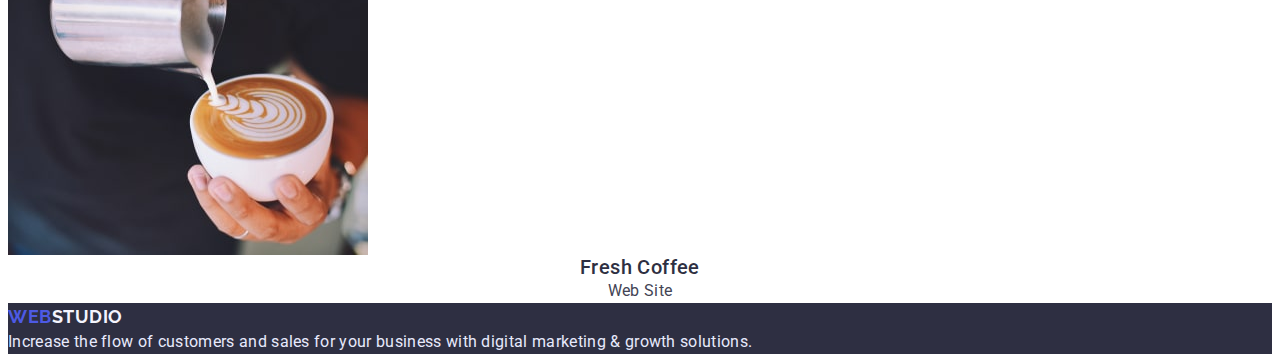
==== commit 48a268ff: "+" ====
--- a/portfolio.html
+++ b/portfolio.html
@@ -5,9 +5,12 @@
     <meta http-equiv="X-UA-Compatible" content="IE=edge" />
     <meta name="viewport" content="width=device-width, initial-scale=1.0" />
     <title>goit-markup-hw-02</title>
-    <link rel="preconnect" href="https://fonts.googleapis.com">
-    <link rel="preconnect" href="https://fonts.gstatic.com" crossorigin>
-    <link href="https://fonts.googleapis.com/css2?family=Raleway:wght@700&family=Roboto:wght@400;500;700;900&display=swap" rel="stylesheet">
+    <link rel="preconnect" href="https://fonts.googleapis.com" />
+    <link rel="preconnect" href="https://fonts.gstatic.com" crossorigin />
+    <link
+      href="https://fonts.googleapis.com/css2?family=Raleway:wght@700&family=Roboto:wght@400;500;700;900&display=swap"
+      rel="stylesheet"
+    />
     <link rel="stylesheet" href="./css/styles.css" />
   </head>
   <body>
@@ -39,10 +42,14 @@
           <h2 hidden>buttons</h2>
           <ul>
             <li><button type="button" class="page-buttons">All</button></li>
-            <li><button type="button" class="page-buttons">Web Site</button></li>
+            <li>
+              <button type="button" class="page-buttons">Web Site</button>
+            </li>
             <li><button type="button" class="page-buttons">App</button></li>
             <li><button type="button" class="page-buttons">Design</button></li>
-            <li><button type="button" class="page-buttons">Marketing</button></li>
+            <li>
+              <button type="button" class="page-buttons">Marketing</button>
+            </li>
           </ul>
         </div>
 
--- a/css/styles.css
+++ b/css/styles.css
@@ -1,3 +1,39 @@
+/* ========================GENERAL=============================== */a {
+  text-decoration: none;
+  color: inherit;
+}
+
+p,
+h1,
+h2,
+h3,
+h4,
+h5,
+h6 {
+  margin: 0;
+}
+
+button {
+  cursor: pointer;
+}
+
+ul,
+ol {
+  list-style: none;
+  margin: 0;
+  padding: 0;
+}
+
+img {
+  display: block;
+  max-width: 100%;
+  height: auto;
+}
+
+.container {
+  width: 1440px;
+  margin: 0 auto;
+}
 
 * {
   list-style: none;
@@ -37,30 +73,54 @@
   background-color: white;
 }
 
+.conteiner{
+  width: 1440px;
+  margin: 0 auto;
+  margin-left: 156px;
+  margin-right: 156px;
+}
+/* ========================GENERAL=============================== */
 /* HEADER */
 
+.header-conteiner{
+  display: flex;
+  align-items: center;
+}
+
 /* logo */
 
-.logo {
+.logo-header {
+  margin-right: 77px;
   color: var(--logo-color);
 
   font-family: var(--primary-logo-font-family);
   font-weight: var(--logo-font-weight);
   font-size: var(--logo-font-size);
   line-height: var(--primary-line-height);
-  display: flex;
   align-items: center;
   letter-spacing: 0.03em;
   text-transform: uppercase;
 }
 
-.web {
+.header-web {
   color: var(--accent);
 }
 
 /* nav */
-
-.nav .nav-link {
+.nav{
+  
+}
+
+.nav-list {
+  display: flex;
+}
+.nav-item:not(:last-child){
+  margin-right: 40px;
+}
+.nav .nav-link {  
+  display: block;
+  padding-bottom: 24px;
+  padding-top: 24px;
   color: var(--nav-text-color);
 
   font-family: var(--primary-font-family);
@@ -71,6 +131,12 @@
 }
 
 /* contacts */
+.contacts{
+  display: flex;
+  gap: 40px;
+  margin-left: auto;
+
+}
 
 .contacts .contacts-link {
   color: var(--contacts-text-color);
@@ -81,6 +147,7 @@
   line-height: var(--primary-line-height);
   letter-spacing: var(--primary-letter-spacing);
 }
+
 .logo:hover,
 .logo:focus,
 .nav-link:hover,
@@ -94,17 +161,23 @@
 /* page */
 
 .page {
+padding-top: 190px;
+padding-bottom: 290px;
+margin-bottom: 120px;
+text-align: center;
   background-color: var(--page-background-color);
+  
 }
 
 .page-title {
+  margin-bottom: 48px;
+
   color: white;
   font-family: var(--primary-font-family);
   font-weight: var(--h1-font-weight);
   font-size: var(--h1-font-size);
   line-height: var(--h1-line-height);
   letter-spacing: var(--h1-letter-spacing);
-  text-align: center;
 }
 
 /* button */
@@ -142,7 +215,13 @@
 
 /* advantages */
 
+.advantages-list{
+  display: flex;
+  gap: 24px;
+}
+
 .advantages-title {
+  margin-bottom: 8px;
   color: var(--title--text-color);
 
   font-family: var(--primary-font-family);
@@ -153,6 +232,7 @@
 }
 
 .advantages-text {
+  margin-bottom: 120px;
   color: var(--primary-text-color);
 
   font-family: var(--primary-font-family);
@@ -174,6 +254,7 @@
   letter-spacing: 0.02em;
 }
 
+
 /* team*/
 
 .team {
@@ -186,6 +267,7 @@
 
 .team-name,
 .icons-title {
+  color: var(--title--text-color);
   font-family: var(--primary-font-family);
   font-weight: var(--secondary-font-weight);
   font-size: 20px;
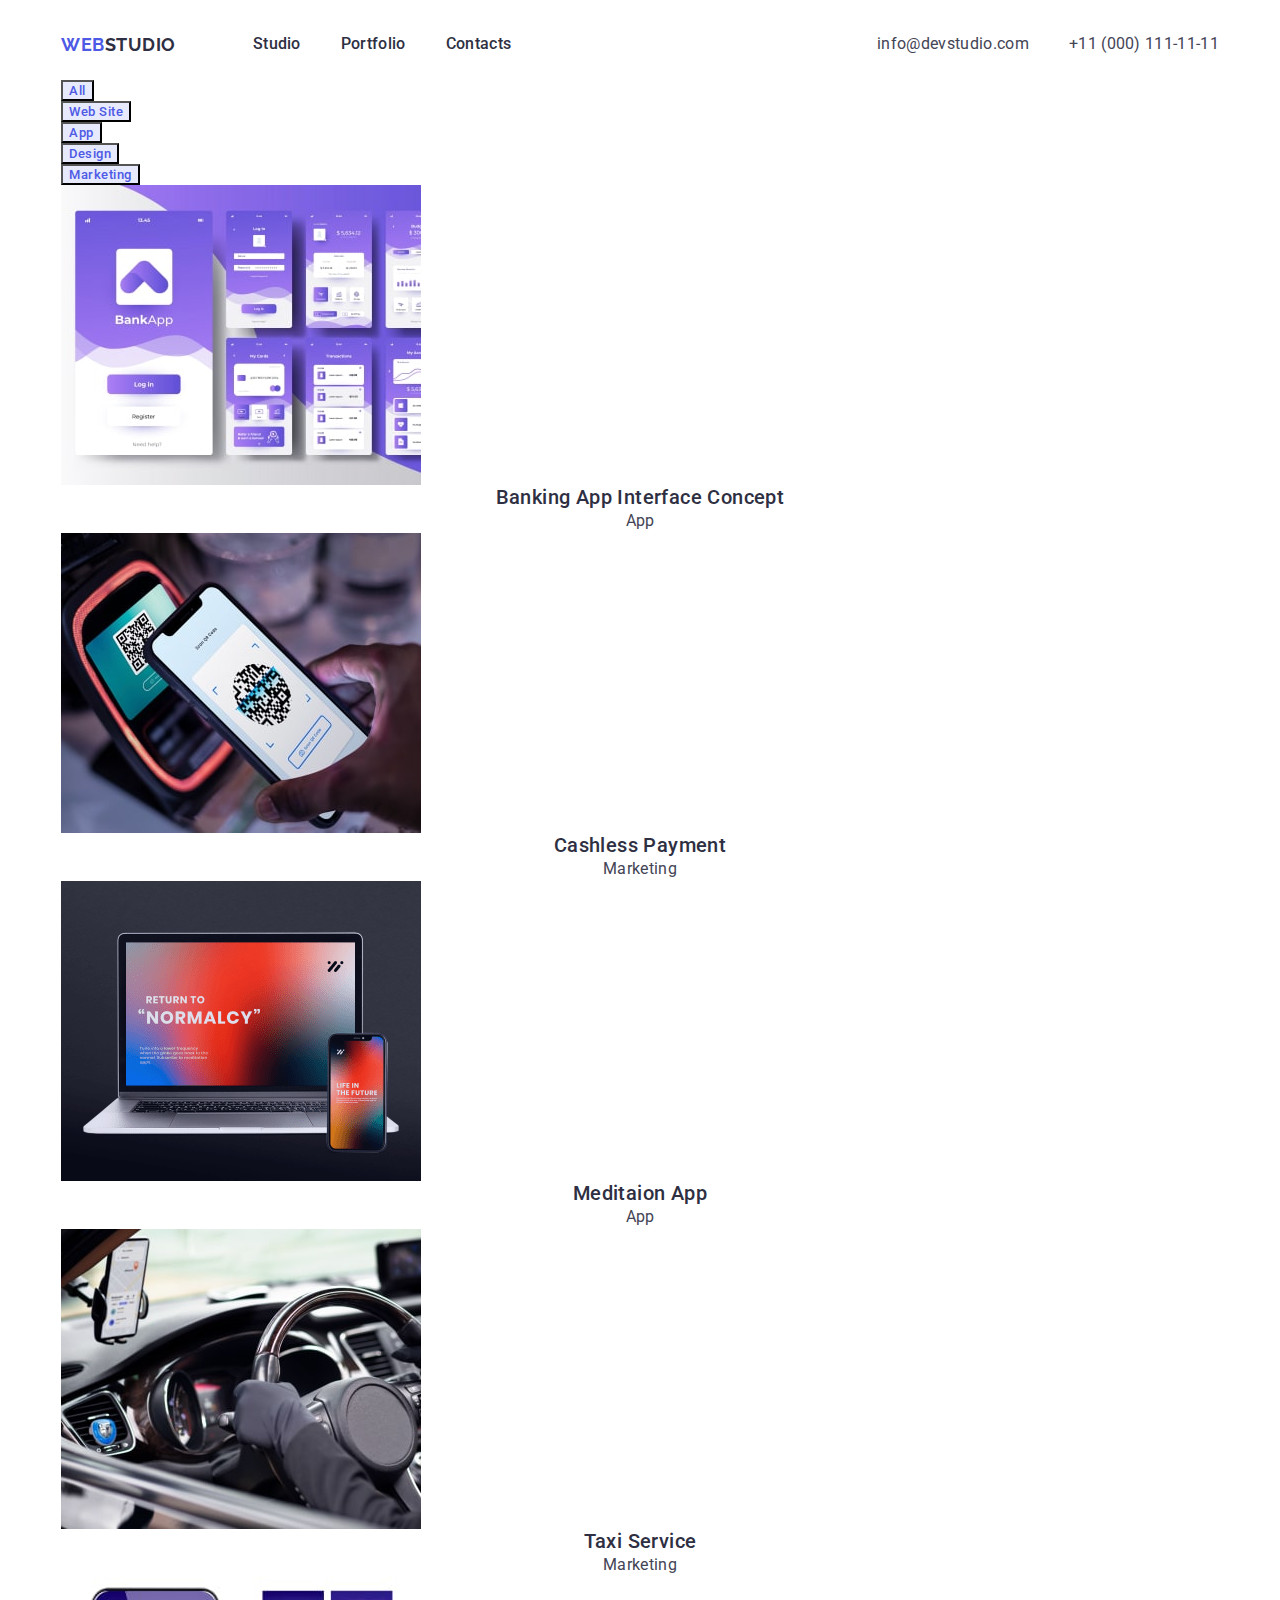
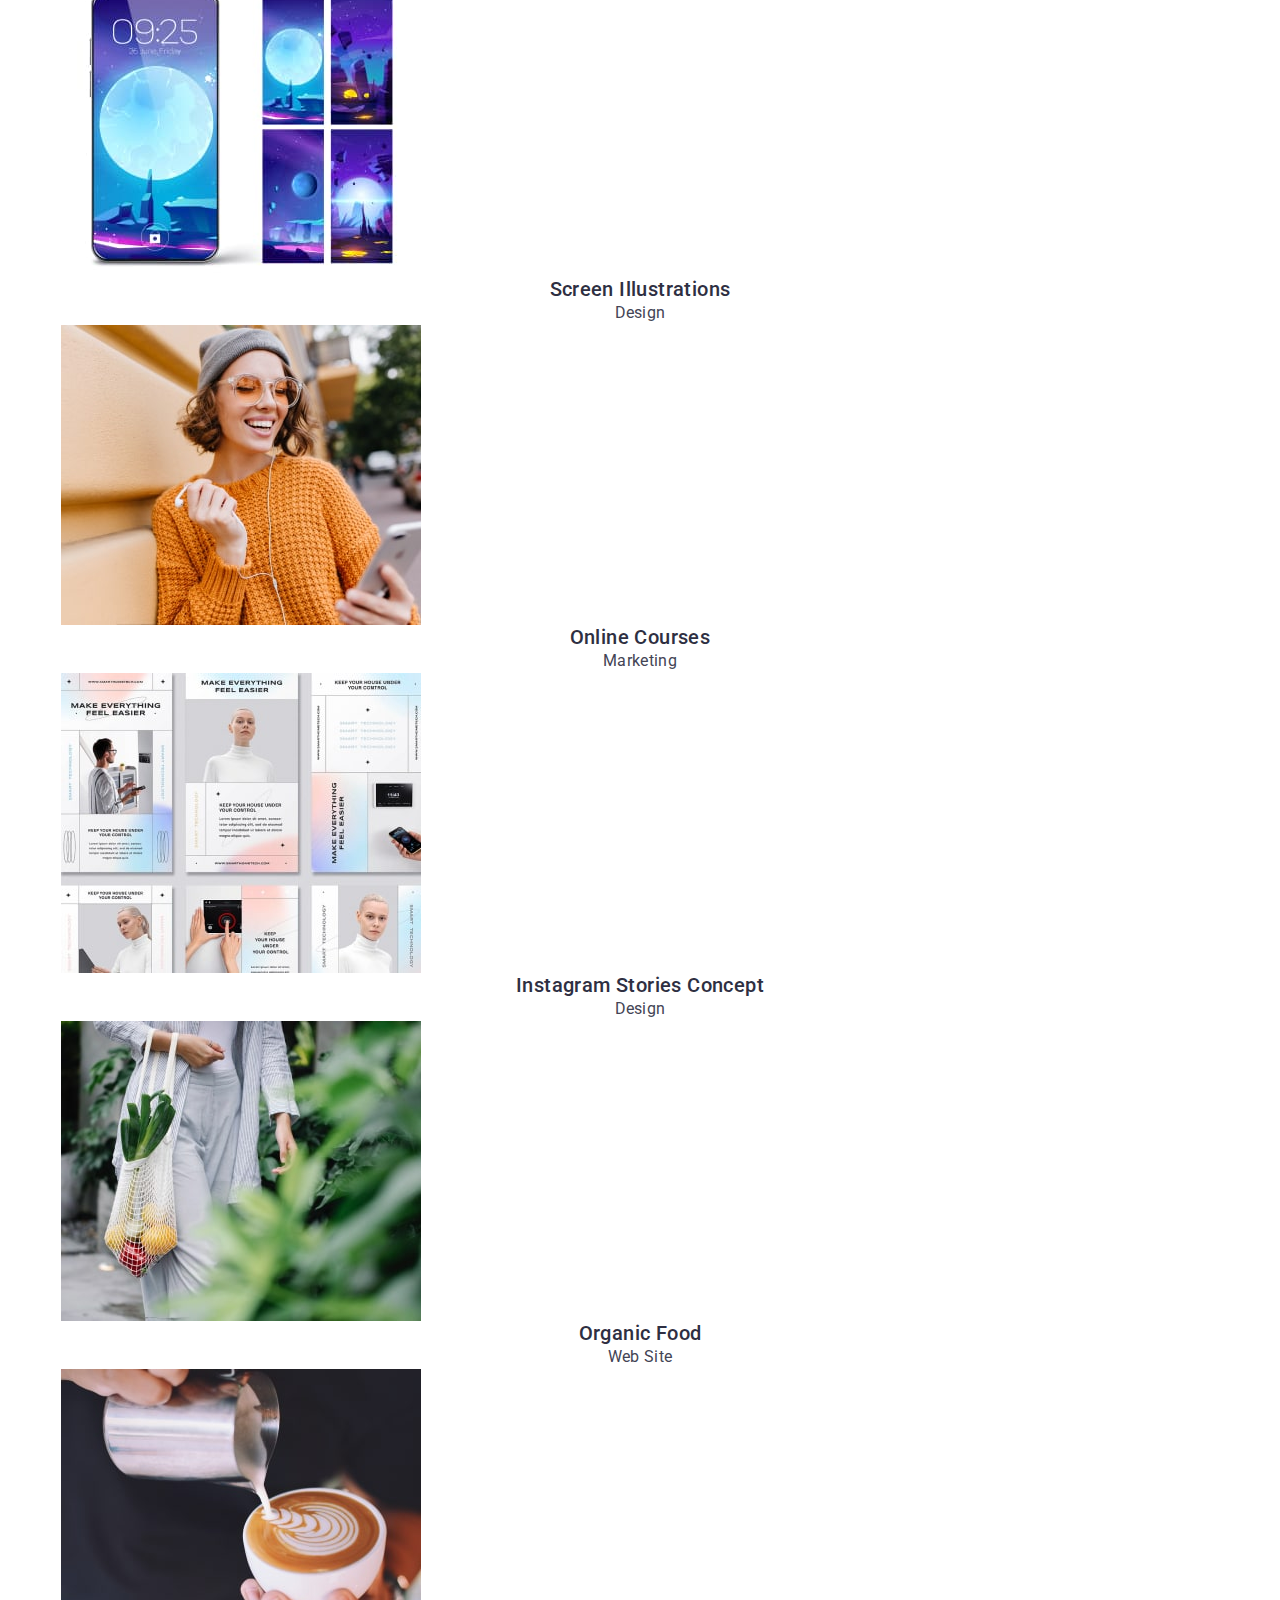
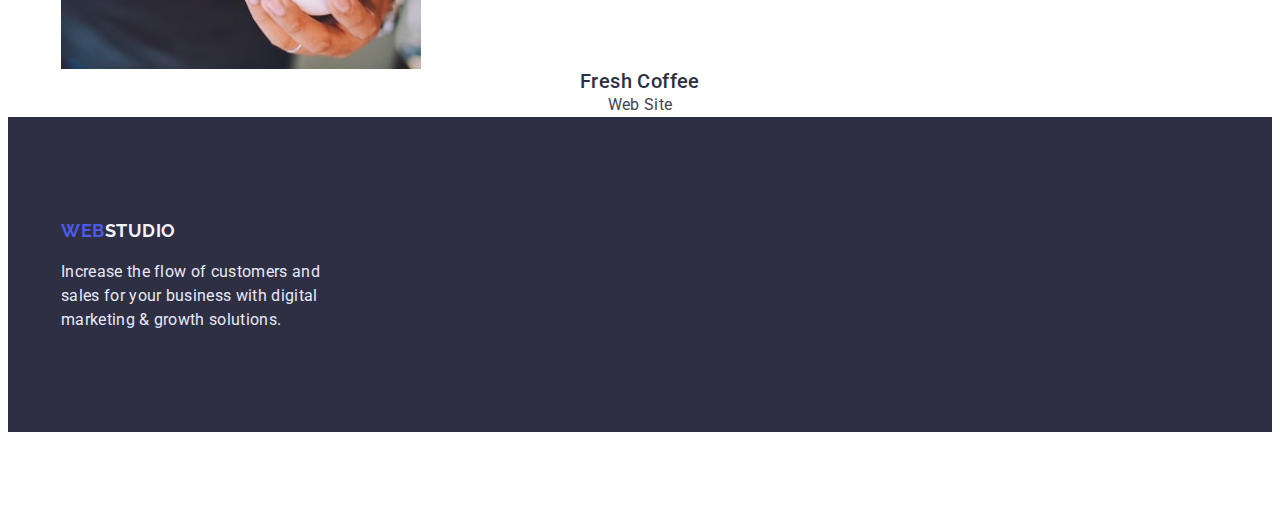
==== commit df7b42cd: "+" ====
--- a/portfolio.html
+++ b/portfolio.html
@@ -11,152 +11,184 @@
       href="https://fonts.googleapis.com/css2?family=Raleway:wght@700&family=Roboto:wght@400;500;700;900&display=swap"
       rel="stylesheet"
     />
+    <link
+      rel="stylesheet"
+      href="https://cdnjs.cloudflare.com/ajax/libs/modern-normalize/1.1.0/modern-normalize.min.css"
+      integrity="sha512-wpPYUAdjBVSE4KJnH1VR1HeZfpl1ub8YT/NKx4PuQ5NmX2tKuGu6U/JRp5y+Y8XG2tV+wKQpNHVUX03MfMFn9Q=="
+      crossorigin="anonymous"
+      referrerpolicy="no-referrer"
+    />
     <link rel="stylesheet" href="./css/styles.css" />
   </head>
   <body>
     <header class="header">
-      <a href="./index.html" class="logo"><span class="web">Web</span>Studio</a>
-      <nav class="nav">
-        <ul>
-          <li><a href="./index.html" class="nav-link">Studio</a></li>
-          <li><a href="./portfolio.html" class="nav-link">Portfolio</a></li>
-          <li><a href="" class="nav-link">Contacts</a></li>
+      <div class="conteiner header-conteiner">
+        <a href="./index.html" class="logo-header"
+          ><span class="header-web">Web</span>Studio</a
+        >
+        <nav class="nav">
+          <ul class="nav-list">
+            <li class="nav-item">
+              <a href="./index.html" class="nav-link">Studio</a>
+            </li>
+            <li class="nav-item">
+              <a href="./portfolio.html" class="nav-link">Portfolio</a>
+            </li>
+            <li class="nav-item"><a href="" class="nav-link">Contacts</a></li>
+          </ul>
+        </nav>
+        <ul class="contacts">
+          <li>
+            <a href="mailto:info@devstudio.com" class="contacts-link"
+              >info@devstudio.com</a
+            >
+          </li>
+          <li>
+            <a href="tel:+110001111111" class="contacts-link"
+              >+11 (000) 111-11-11</a
+            >
+          </li>
         </ul>
-      </nav>
-      <ul class="contacts">
-        <li>
-          <a href="mailto:info@devstudio.com" class="contacts-link"
-            >info@devstudio.com</a
-          >
-        </li>
-        <li>
-          <a href="tel:+110001111111" class="contacts-link"
-            >+11 (000) 111-11-11</a
-          >
-        </li>
-      </ul>
+      </div>
     </header>
     <main>
       <section>
-        <div class="buttons">
-          <h2 hidden>buttons</h2>
+        <div class="conteiner">
+          <div class="buttons">
+            <h2 hidden>buttons</h2>
+            <ul>
+              <li><button type="button" class="page-buttons">All</button></li>
+              <li>
+                <button type="button" class="page-buttons">Web Site</button>
+              </li>
+              <li><button type="button" class="page-buttons">App</button></li>
+              <li>
+                <button type="button" class="page-buttons">Design</button>
+              </li>
+              <li>
+                <button type="button" class="page-buttons">Marketing</button>
+              </li>
+            </ul>
+          </div>
+        </div>
+        <div class="conteiner">
           <ul>
-            <li><button type="button" class="page-buttons">All</button></li>
-            <li>
-              <button type="button" class="page-buttons">Web Site</button>
+            <li class="item">
+              <a href="">
+                <img
+                  src="./img/img1.jpg"
+                  alt="interface concept bank"
+                  width="360"
+                  height="300"
+                />
+                <h3 class="icons-title">Banking App Interface Concept</h3>
+                <p class="description">App</p>
+              </a>
             </li>
-            <li><button type="button" class="page-buttons">App</button></li>
-            <li><button type="button" class="page-buttons">Design</button></li>
-            <li>
-              <button type="button" class="page-buttons">Marketing</button>
+
+            <li class="item">
+              <a href="">
+                <img
+                  src="./img/img2.jpg"
+                  alt="Screen"
+                  width="360"
+                  height="300"
+                />
+
+                <h3 class="icons-title">Cashless Payment</h3>
+                <p class="description">Marketing</p>
+              </a>
+            </li>
+
+            <li class="item">
+              <a href="">
+                <img
+                  src="./img/img3.png"
+                  alt="computer"
+                  width="360"
+                  height="300"
+                />
+                <h3 class="icons-title">Meditaion App</h3>
+                <p class="description">App</p>
+              </a>
+            </li>
+
+            <li class="item">
+              <a href="">
+                <img src="./img/img4.jpg" alt="Taxi" width="360" height="300" />
+                <h3 class="icons-title">Taxi Service</h3>
+                <p class="description">Marketing</p>
+              </a>
+            </li>
+
+            <li class="item">
+              <a href="">
+                <img
+                  src="./img/img5.jpg"
+                  alt="Screen phone"
+                  width="360"
+                  height="300"
+                />
+                <h3 class="icons-title">Screen Illustrations</h3>
+                <p class="description">Design</p>
+              </a>
+            </li>
+
+            <li class="item">
+              <a href="">
+                <img src="./img/img6.jpg" alt="" width="360" height="300" />
+                <h3 class="icons-title">Online Courses</h3>
+                <p class="description">Marketing</p>
+              </a>
+            </li>
+
+            <li class="item">
+              <a href="">
+                <img
+                  src="./img/img7.jpg"
+                  alt="Instagram Stories"
+                  width="360"
+                  height="300"
+                />
+                <h3 class="icons-title">Instagram Stories Concept</h3>
+                <p class="description">Design</p>
+              </a>
+            </li>
+
+            <li class="item">
+              <a href="">
+                <img src="./img/img8.jpg" alt="Food" width="360" height="300" />
+                <h3 class="icons-title">Organic Food</h3>
+                <p class="description">Web Site</p>
+              </a>
+            </li>
+
+            <li class="item">
+              <a href="">
+                <img
+                  src="./img/img9.jpg"
+                  alt="Coffee"
+                  width="360"
+                  height="300"
+                />
+                <h3 class="icons-title">Fresh Coffee</h3>
+                <p class="description">Web Site</p>
+              </a>
             </li>
           </ul>
         </div>
-
-        <ul>
-          <li class="item">
-            <a href="">
-              <img
-                src="./img/img1.jpg"
-                alt="interface concept bank"
-                width="360"
-                height="300"
-              />
-              <h3 class="icons-title">Banking App Interface Concept</h3>
-              <p class="description">App</p>
-            </a>
-          </li>
-
-          <li class="item">
-            <a href="">
-              <img src="./img/img2.jpg" alt="Screen" width="360" height="300" />
-
-              <h3 class="icons-title">Cashless Payment</h3>
-              <p class="description">Marketing</p>
-            </a>
-          </li>
-
-          <li class="item">
-            <a href="">
-              <img
-                src="./img/img3.png"
-                alt="computer"
-                width="360"
-                height="300"
-              />
-              <h3 class="icons-title">Meditaion App</h3>
-              <p class="description">App</p>
-            </a>
-          </li>
-
-          <li class="item">
-            <a href="">
-              <img src="./img/img4.jpg" alt="Taxi" width="360" height="300" />
-              <h3 class="icons-title">Taxi Service</h3>
-              <p class="description">Marketing</p>
-            </a>
-          </li>
-
-          <li class="item">
-            <a href="">
-              <img
-                src="./img/img5.jpg"
-                alt="Screen phone"
-                width="360"
-                height="300"
-              />
-              <h3 class="icons-title">Screen Illustrations</h3>
-              <p class="description">Design</p>
-            </a>
-          </li>
-
-          <li class="item">
-            <a href="">
-              <img src="./img/img6.jpg" alt="" width="360" height="300" />
-              <h3 class="icons-title">Online Courses</h3>
-              <p class="description">Marketing</p>
-            </a>
-          </li>
-
-          <li class="item">
-            <a href="">
-              <img
-                src="./img/img7.jpg"
-                alt="Instagram Stories"
-                width="360"
-                height="300"
-              />
-              <h3 class="icons-title">Instagram Stories Concept</h3>
-              <p class="description">Design</p>
-            </a>
-          </li>
-
-          <li class="item">
-            <a href="">
-              <img src="./img/img8.jpg" alt="Food" width="360" height="300" />
-              <h3 class="icons-title">Organic Food</h3>
-              <p class="description">Web Site</p>
-            </a>
-          </li>
-
-          <li class="item">
-            <a href="">
-              <img src="./img/img9.jpg" alt="Coffee" width="360" height="300" />
-              <h3 class="icons-title">Fresh Coffee</h3>
-              <p class="description">Web Site</p>
-            </a>
-          </li>
-        </ul>
       </section>
     </main>
     <footer class="footer">
-      <a href="./index.html" class="logo-footer"
-        ><span class="web-footer">Web</span>Studio</a
-      >
-      <p class="footer-text">
-        Increase the flow of customers and sales for your business with digital
-        marketing & growth solutions.
-      </p>
+      <div class="conteiner">
+        <a href="./index.html" class="logo-footer"
+          ><span class="web-footer">Web</span>Studio</a
+        >
+        <p class="footer-text">
+          Increase the flow of customers and sales for your business with
+          digital marketing & growth solutions.
+        </p>
+      </div>
     </footer>
   </body>
 </html>
--- a/css/styles.css
+++ b/css/styles.css
@@ -1,4 +1,5 @@
-/* ========================GENERAL=============================== */a {
+/* ========================GENERAL=============================== */
+a {
   text-decoration: none;
   color: inherit;
 }
@@ -28,11 +29,6 @@
   display: block;
   max-width: 100%;
   height: auto;
-}
-
-.container {
-  width: 1440px;
-  margin: 0 auto;
 }
 
 * {
@@ -73,16 +69,16 @@
   background-color: white;
 }
 
-.conteiner{
-  width: 1440px;
+.conteiner {
+  width: 1158px;
   margin: 0 auto;
-  margin-left: 156px;
-  margin-right: 156px;
+  padding: 0px 15px;
+  /* margin-left: 156px;margin-right: 156px; */
 }
 /* ========================GENERAL=============================== */
 /* HEADER */
 
-.header-conteiner{
+.header-conteiner {
   display: flex;
   align-items: center;
 }
@@ -107,17 +103,16 @@
 }
 
 /* nav */
-.nav{
-  
+.nav {
 }
 
 .nav-list {
   display: flex;
 }
-.nav-item:not(:last-child){
+.nav-item:not(:last-child) {
   margin-right: 40px;
 }
-.nav .nav-link {  
+.nav .nav-link {
   display: block;
   padding-bottom: 24px;
   padding-top: 24px;
@@ -131,11 +126,10 @@
 }
 
 /* contacts */
-.contacts{
+.contacts {
   display: flex;
   gap: 40px;
   margin-left: auto;
-
 }
 
 .contacts .contacts-link {
@@ -161,16 +155,18 @@
 /* page */
 
 .page {
-padding-top: 190px;
-padding-bottom: 290px;
-margin-bottom: 120px;
-text-align: center;
+  padding-top: 190px;
+  padding-bottom: 290px;
+  margin-bottom: 120px;
+  text-align: center;
   background-color: var(--page-background-color);
-  
 }
 
 .page-title {
+  margin-left: auto;
+  margin-right: auto;
   margin-bottom: 48px;
+  max-width: 510px;
 
   color: white;
   font-family: var(--primary-font-family);
@@ -199,6 +195,8 @@
 }
 
 .page-button {
+  padding: 16px 32px;
+
   background-color: var(--accent);
   color: rgb(255, 255, 255);
 
@@ -215,7 +213,7 @@
 
 /* advantages */
 
-.advantages-list{
+.advantages-list {
   display: flex;
   gap: 24px;
 }
@@ -242,8 +240,9 @@
   letter-spacing: var(--primary-letter-spacing);
 }
 
-.title,
-.team-title {
+.gifts-title {
+  margin-bottom: 72px;
+
   color: var(--title--text-color);
 
   font-family: var(--primary-font-family);
@@ -254,29 +253,80 @@
   letter-spacing: 0.02em;
 }
 
+.gifts-list {
+  margin-bottom: 120px;
+  display: flex;
+  gap: 24px;
+}
 
 /* team*/
-
 .team {
   background-color: var(--team-background-color);
 }
 
+.team-title {
+  padding-top: 120px;
+  margin-bottom: 72px;
+
+  color: var(--title--text-color);
+
+  font-family: var(--primary-font-family);
+  font-weight: var(--secondary-font-weight);
+  font-size: 36px;
+  line-height: 1.1;
+  text-align: center;
+  letter-spacing: 0.02em;
+}
+
+.team-list {
+  display: flex;
+  gap: 24px;
+}
+
 .team-item {
+  margin-bottom: 120px;
+
   background-color: #fff;
-}
-
-.team-name,
-.icons-title {
+  text-align: center;
+}
+
+.team-foto {
+  margin-bottom: 32px;
+}
+
+.team-name {
+  margin-bottom: 8px;
+
   color: var(--title--text-color);
   font-family: var(--primary-font-family);
   font-weight: var(--secondary-font-weight);
   font-size: 20px;
   list-style: 1.2;
   letter-spacing: 0.02em;
-  text-align: center;
-}
-
-.portfolio-name,
+}
+
+.icons-title {
+  color: var(--title--text-color);
+  font-family: var(--primary-font-family);
+  font-weight: var(--secondary-font-weight);
+  font-size: 20px;
+  list-style: 1.2;
+  letter-spacing: 0.02em;
+  text-align: center;
+}
+
+.portfolio-name {
+  margin-bottom: 32px;
+
+  color: var(--primary-text-color);
+
+  font-family: var(--primary-font-family);
+  font-weight: var(--primary-font-weight);
+  font-size: var(--primary-font-size);
+  line-height: var(--primary-line-height);
+  letter-spacing: var(--primary-letter-spacing);
+}
+
 .description {
   color: var(--primary-text-color);
 
@@ -299,6 +349,8 @@
 }
 
 .logo-footer {
+  padding-top: 100px;
+  margin-bottom: 16px;
   color: #f4f4fd;
 
   font-family: var(--primary-logo-font-family);
@@ -317,6 +369,9 @@
 }
 
 .footer-text {
+  padding-bottom: 100px;
+  margin-bottom: 100px;
+  max-width: 264px;
   color: #e7e9fc;
 
   font-family: var(--primary-font-family);
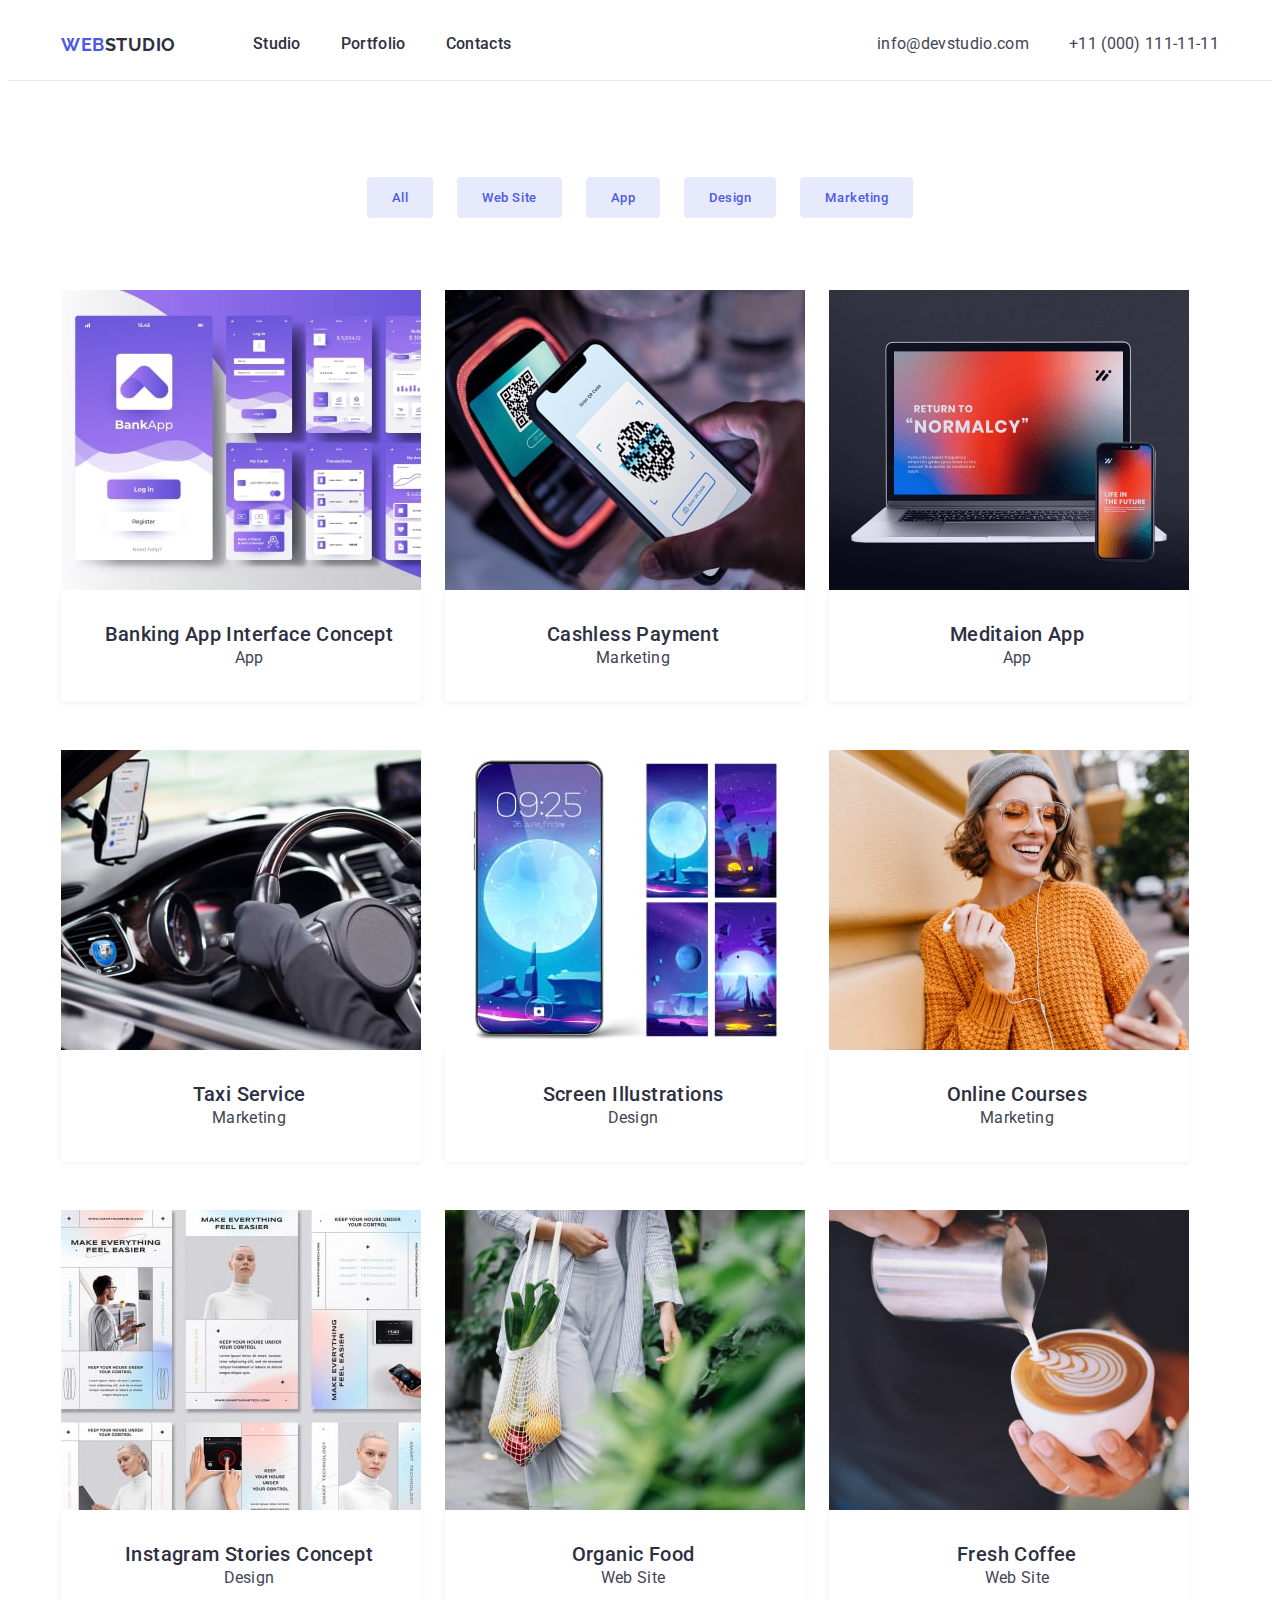
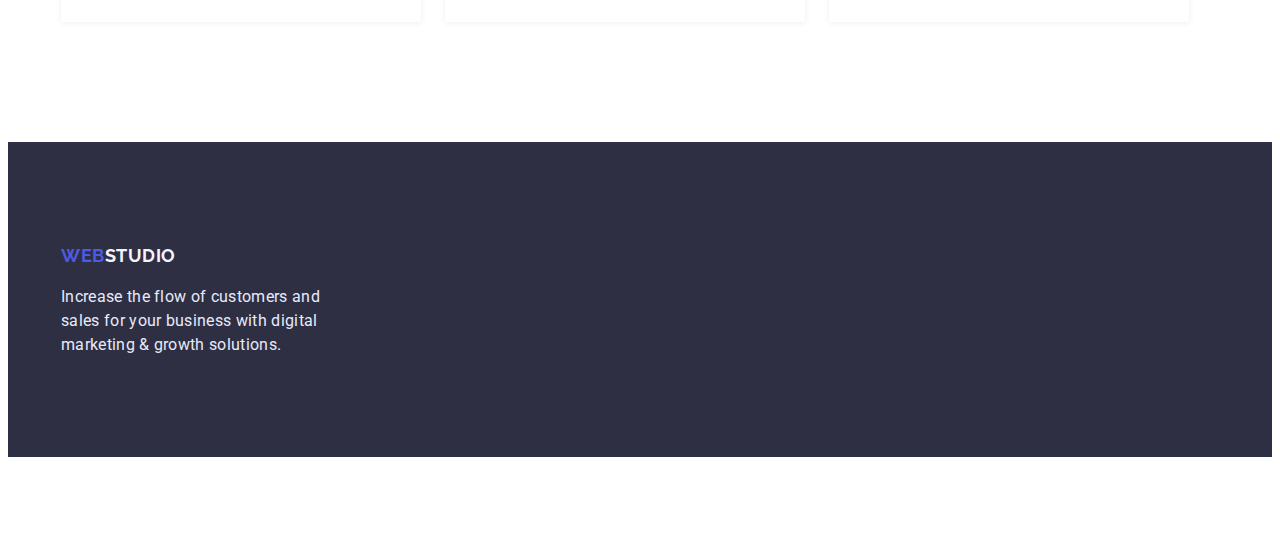
==== commit d1c32305: "renewal" ====
--- a/portfolio.html
+++ b/portfolio.html
@@ -4,7 +4,7 @@
     <meta charset="UTF-8" />
     <meta http-equiv="X-UA-Compatible" content="IE=edge" />
     <meta name="viewport" content="width=device-width, initial-scale=1.0" />
-    <title>goit-markup-hw-02</title>
+    <title>Portfolio</title>
     <link rel="preconnect" href="https://fonts.googleapis.com" />
     <link rel="preconnect" href="https://fonts.gstatic.com" crossorigin />
     <link
@@ -21,7 +21,7 @@
     <link rel="stylesheet" href="./css/styles.css" />
   </head>
   <body>
-    <header class="header">
+    <header class="Portfolio-header">
       <div class="conteiner header-conteiner">
         <a href="./index.html" class="logo-header"
           ><span class="header-web">Web</span>Studio</a
@@ -56,7 +56,7 @@
         <div class="conteiner">
           <div class="buttons">
             <h2 hidden>buttons</h2>
-            <ul>
+            <ul class="buttons-list">
               <li><button type="button" class="page-buttons">All</button></li>
               <li>
                 <button type="button" class="page-buttons">Web Site</button>
@@ -72,7 +72,7 @@
           </div>
         </div>
         <div class="conteiner">
-          <ul>
+          <ul class="Portfolio-gifts-list">
             <li class="item">
               <a href="">
                 <img
@@ -81,8 +81,10 @@
                   width="360"
                   height="300"
                 />
-                <h3 class="icons-title">Banking App Interface Concept</h3>
-                <p class="description">App</p>
+                <div class="Portfolio-gifts-text">
+                  <h3 class="icons-title">Banking App Interface Concept</h3>
+                  <p class="description">App</p>
+                </div>
               </a>
             </li>
 
@@ -95,8 +97,10 @@
                   height="300"
                 />
 
-                <h3 class="icons-title">Cashless Payment</h3>
-                <p class="description">Marketing</p>
+                <div class="Portfolio-gifts-text">
+                  <h3 class="icons-title">Cashless Payment</h3>
+                  <p class="description">Marketing</p>
+                </div>
               </a>
             </li>
 
@@ -108,16 +112,20 @@
                   width="360"
                   height="300"
                 />
-                <h3 class="icons-title">Meditaion App</h3>
-                <p class="description">App</p>
+                <div class="Portfolio-gifts-text">
+                  <h3 class="icons-title">Meditaion App</h3>
+                  <p class="description">App</p>
+                </div>
               </a>
             </li>
 
             <li class="item">
               <a href="">
                 <img src="./img/img4.jpg" alt="Taxi" width="360" height="300" />
-                <h3 class="icons-title">Taxi Service</h3>
-                <p class="description">Marketing</p>
+                <div class="Portfolio-gifts-text">
+                  <h3 class="icons-title">Taxi Service</h3>
+                  <p class="description">Marketing</p>
+                </div>
               </a>
             </li>
 
@@ -129,16 +137,20 @@
                   width="360"
                   height="300"
                 />
-                <h3 class="icons-title">Screen Illustrations</h3>
-                <p class="description">Design</p>
+                <div class="Portfolio-gifts-text">
+                  <h3 class="icons-title">Screen Illustrations</h3>
+                  <p class="description">Design</p>
+                </div>
               </a>
             </li>
 
             <li class="item">
               <a href="">
                 <img src="./img/img6.jpg" alt="" width="360" height="300" />
-                <h3 class="icons-title">Online Courses</h3>
-                <p class="description">Marketing</p>
+                <div class="Portfolio-gifts-text">
+                  <h3 class="icons-title">Online Courses</h3>
+                  <p class="description">Marketing</p>
+                </div>
               </a>
             </li>
 
@@ -150,16 +162,20 @@
                   width="360"
                   height="300"
                 />
-                <h3 class="icons-title">Instagram Stories Concept</h3>
-                <p class="description">Design</p>
+                <div class="Portfolio-gifts-text">
+                  <h3 class="icons-title">Instagram Stories Concept</h3>
+                  <p class="description">Design</p>
+                </div>
               </a>
             </li>
 
             <li class="item">
               <a href="">
                 <img src="./img/img8.jpg" alt="Food" width="360" height="300" />
-                <h3 class="icons-title">Organic Food</h3>
-                <p class="description">Web Site</p>
+                <div class="Portfolio-gifts-text">
+                  <h3 class="icons-title">Organic Food</h3>
+                  <p class="description">Web Site</p>
+                </div>
               </a>
             </li>
 
@@ -171,8 +187,10 @@
                   width="360"
                   height="300"
                 />
-                <h3 class="icons-title">Fresh Coffee</h3>
-                <p class="description">Web Site</p>
+                <div class="Portfolio-gifts-text">
+                  <h3 class="icons-title">Fresh Coffee</h3>
+                  <p class="description">Web Site</p>
+                </div>
               </a>
             </li>
           </ul>
--- a/css/styles.css
+++ b/css/styles.css
@@ -78,6 +78,10 @@
 /* ========================GENERAL=============================== */
 /* HEADER */
 
+.Portfolio-header {
+  border-bottom: 1.5px solid rgba(142, 143, 153, 0.2);;;
+}
+
 .header-conteiner {
   display: flex;
   align-items: center;
@@ -178,7 +182,23 @@
 
 /* button */
 
+.buttons {
+  display: flex;
+  margin-top: 96px;
+  margin-bottom: 72px;
+}
+
+.buttons-list {
+  display: flex;
+  gap: 24px;
+  margin-left: auto;
+  margin-right: auto;
+}
+
 .page-buttons {
+  border: 1px solid #e7e9fc;
+  border-radius: 4px;
+  padding: 12px 24px;
   background-color: #e7e9fc;
   color: var(--accent);
 
@@ -257,6 +277,25 @@
   margin-bottom: 120px;
   display: flex;
   gap: 24px;
+}
+
+.Portfolio-gifts-list {
+  display: flex;
+  flex-wrap: wrap;
+  gap: 48px 24px;
+}
+
+.Portfolio-gifts-text {
+  padding-top: 32px;
+  padding-bottom: 32px;
+  padding-left: 16px;
+  padding-right: auto;
+  border: 0.5px #f4f4fd;
+  box-shadow: 0px 1px 6px rgba(46, 47, 66, 0.08);
+}
+
+.item:nth-last-child(3) {
+  margin-bottom: 120px;
 }
 
 /* team*/
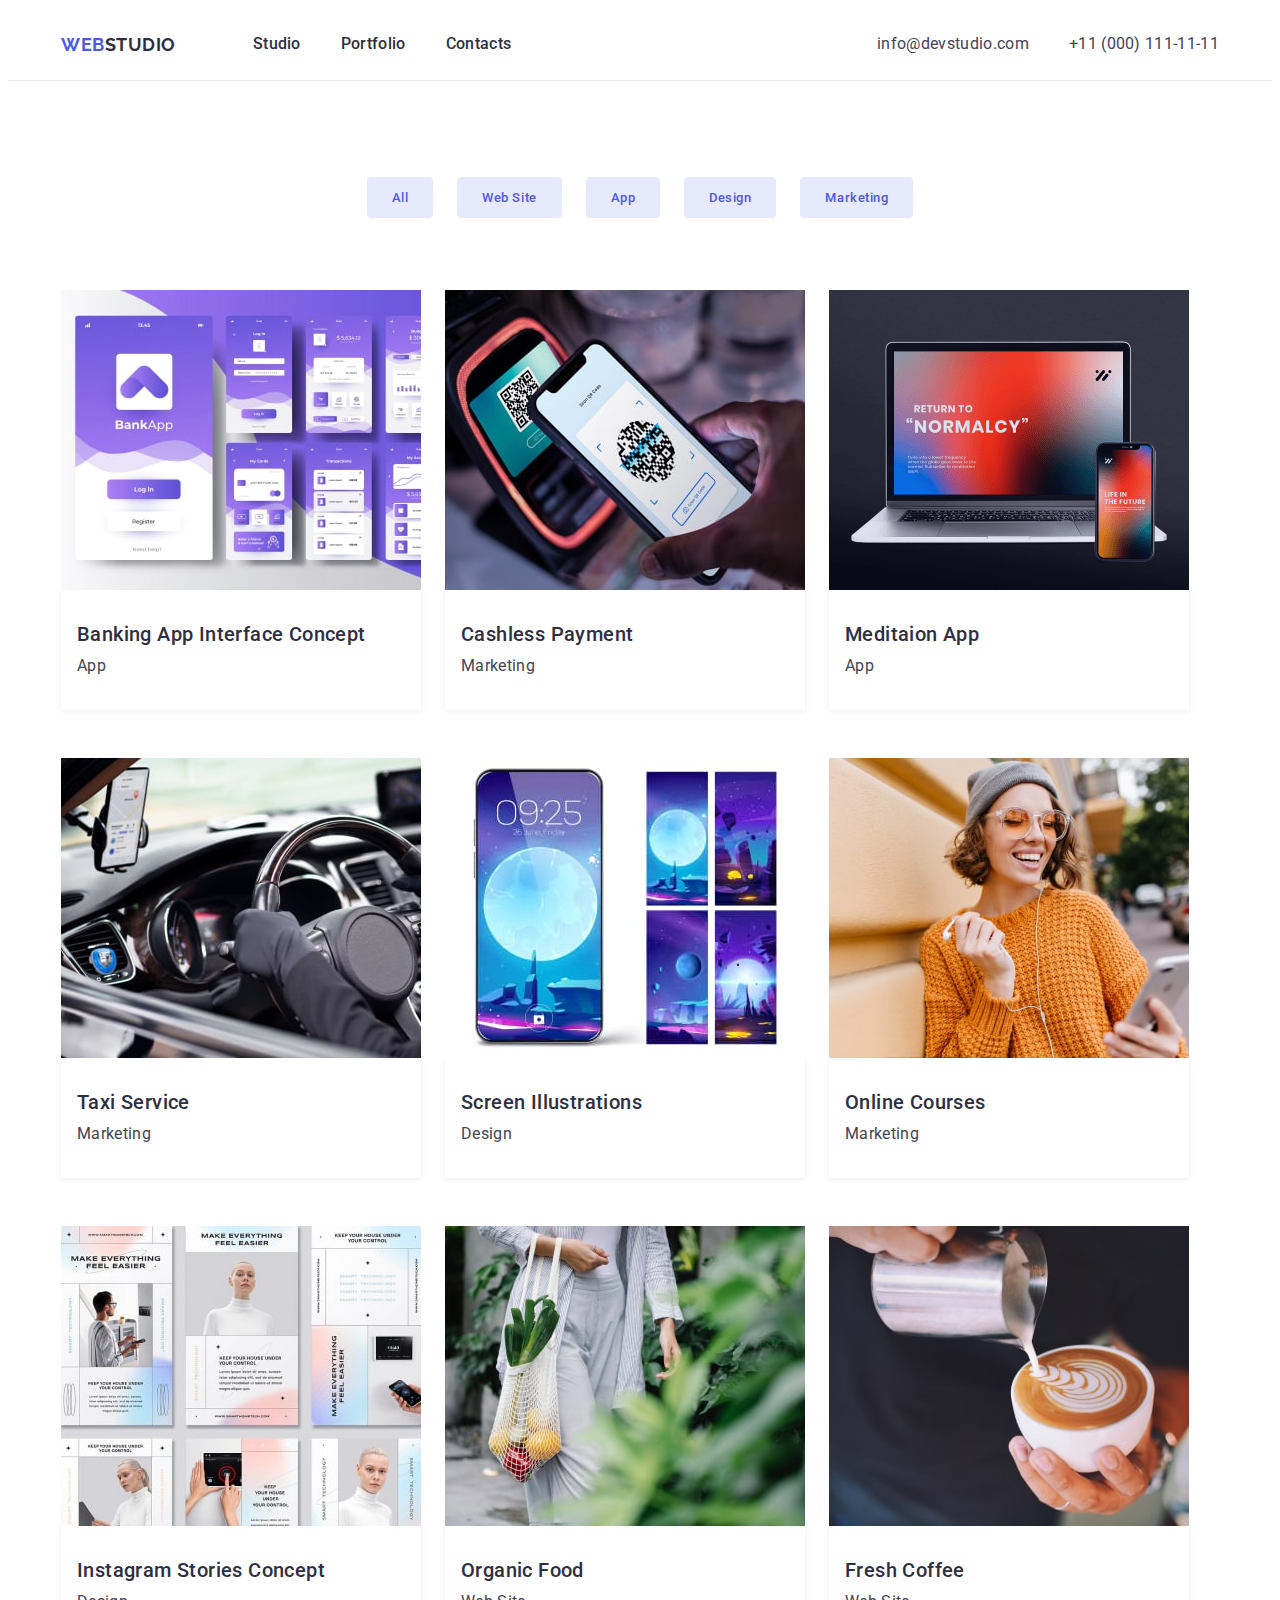
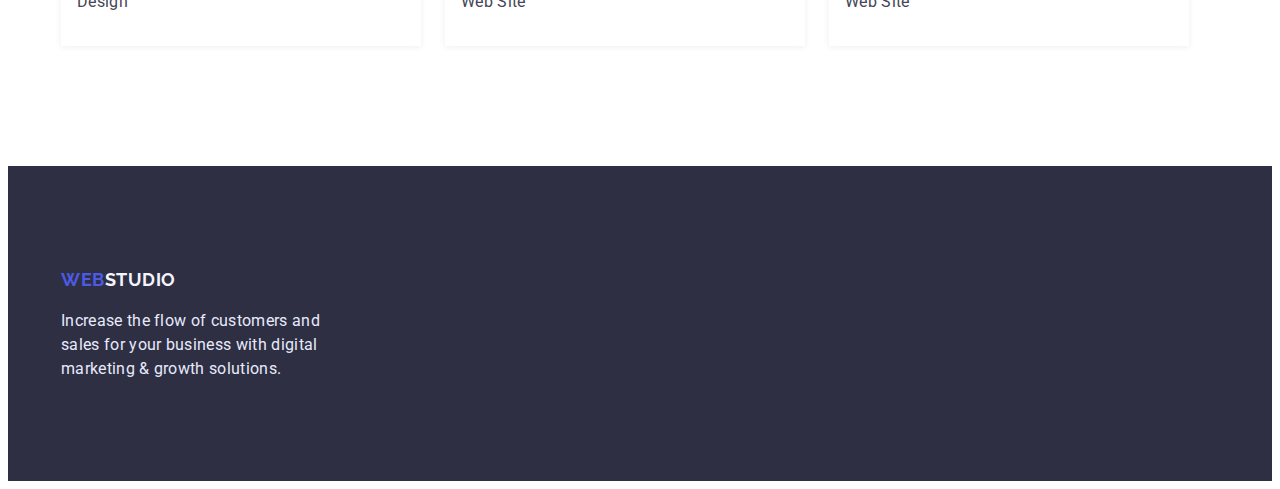
==== commit 48d40196: "fixed bug" ====
--- a/portfolio.html
+++ b/portfolio.html
@@ -52,7 +52,7 @@
       </div>
     </header>
     <main>
-      <section>
+      <section class="Portfolio-content">
         <div class="conteiner">
           <div class="buttons">
             <h2 hidden>buttons</h2>
@@ -82,7 +82,7 @@
                   height="300"
                 />
                 <div class="Portfolio-gifts-text">
-                  <h3 class="icons-title">Banking App Interface Concept</h3>
+                  <h3 class="Portfolio-gifts-title">Banking App Interface Concept</h3>
                   <p class="description">App</p>
                 </div>
               </a>
@@ -98,7 +98,7 @@
                 />
 
                 <div class="Portfolio-gifts-text">
-                  <h3 class="icons-title">Cashless Payment</h3>
+                  <h3 class="Portfolio-gifts-title">Cashless Payment</h3>
                   <p class="description">Marketing</p>
                 </div>
               </a>
@@ -113,7 +113,7 @@
                   height="300"
                 />
                 <div class="Portfolio-gifts-text">
-                  <h3 class="icons-title">Meditaion App</h3>
+                  <h3 class="Portfolio-gifts-title">Meditaion App</h3>
                   <p class="description">App</p>
                 </div>
               </a>
@@ -123,7 +123,7 @@
               <a href="">
                 <img src="./img/img4.jpg" alt="Taxi" width="360" height="300" />
                 <div class="Portfolio-gifts-text">
-                  <h3 class="icons-title">Taxi Service</h3>
+                  <h3 class="Portfolio-gifts-title">Taxi Service</h3>
                   <p class="description">Marketing</p>
                 </div>
               </a>
@@ -138,7 +138,7 @@
                   height="300"
                 />
                 <div class="Portfolio-gifts-text">
-                  <h3 class="icons-title">Screen Illustrations</h3>
+                  <h3 class="Portfolio-gifts-title">Screen Illustrations</h3>
                   <p class="description">Design</p>
                 </div>
               </a>
@@ -148,7 +148,7 @@
               <a href="">
                 <img src="./img/img6.jpg" alt="" width="360" height="300" />
                 <div class="Portfolio-gifts-text">
-                  <h3 class="icons-title">Online Courses</h3>
+                  <h3 class="Portfolio-gifts-title">Online Courses</h3>
                   <p class="description">Marketing</p>
                 </div>
               </a>
@@ -163,7 +163,7 @@
                   height="300"
                 />
                 <div class="Portfolio-gifts-text">
-                  <h3 class="icons-title">Instagram Stories Concept</h3>
+                  <h3 class="Portfolio-gifts-title">Instagram Stories Concept</h3>
                   <p class="description">Design</p>
                 </div>
               </a>
@@ -173,7 +173,7 @@
               <a href="">
                 <img src="./img/img8.jpg" alt="Food" width="360" height="300" />
                 <div class="Portfolio-gifts-text">
-                  <h3 class="icons-title">Organic Food</h3>
+                  <h3 class="Portfolio-gifts-title">Organic Food</h3>
                   <p class="description">Web Site</p>
                 </div>
               </a>
@@ -188,7 +188,7 @@
                   height="300"
                 />
                 <div class="Portfolio-gifts-text">
-                  <h3 class="icons-title">Fresh Coffee</h3>
+                  <h3 class="Portfolio-gifts-title">Fresh Coffee</h3>
                   <p class="description">Web Site</p>
                 </div>
               </a>
--- a/css/styles.css
+++ b/css/styles.css
@@ -79,7 +79,7 @@
 /* HEADER */
 
 .Portfolio-header {
-  border-bottom: 1.5px solid rgba(142, 143, 153, 0.2);;;
+  border-bottom: 1.5px solid rgba(142, 143, 153, 0.2);
 }
 
 .header-conteiner {
@@ -106,9 +106,11 @@
   color: var(--accent);
 }
 
+.logo-header:hover,
+.logo-header:focus {
+  color: var(--accent);
+}
 /* nav */
-.nav {
-}
 
 .nav-list {
   display: flex;
@@ -146,8 +148,6 @@
   letter-spacing: var(--primary-letter-spacing);
 }
 
-.logo:hover,
-.logo:focus,
 .nav-link:hover,
 .nav-link:focus,
 .contacts-link:hover,
@@ -156,12 +156,16 @@
 }
 /* MAIN */
 
+.Portfolio-content {
+  padding-top: 96px;
+  padding-bottom: 120px;
+}
+
 /* page */
 
 .page {
-  padding-top: 190px;
-  padding-bottom: 290px;
-  margin-bottom: 120px;
+  padding-top: 192px;
+  padding-bottom: 192px;
   text-align: center;
   background-color: var(--page-background-color);
 }
@@ -184,7 +188,6 @@
 
 .buttons {
   display: flex;
-  margin-top: 96px;
   margin-bottom: 72px;
 }
 
@@ -233,9 +236,18 @@
 
 /* advantages */
 
+.advantages {
+  padding-top: 120px;
+  padding-bottom: 120px;
+}
+
 .advantages-list {
   display: flex;
   gap: 24px;
+}
+
+.advantages-item {
+  flex-basis: 264px;
 }
 
 .advantages-title {
@@ -250,7 +262,6 @@
 }
 
 .advantages-text {
-  margin-bottom: 120px;
   color: var(--primary-text-color);
 
   font-family: var(--primary-font-family);
@@ -258,6 +269,10 @@
   font-size: var(--primary-font-size);
   line-height: var(--primary-line-height);
   letter-spacing: var(--primary-letter-spacing);
+}
+
+.gifts {
+  padding-bottom: 120px;
 }
 
 .gifts-title {
@@ -274,7 +289,6 @@
 }
 
 .gifts-list {
-  margin-bottom: 120px;
   display: flex;
   gap: 24px;
 }
@@ -290,21 +304,53 @@
   padding-bottom: 32px;
   padding-left: 16px;
   padding-right: auto;
+  border-top: none;
   border: 0.5px #f4f4fd;
   box-shadow: 0px 1px 6px rgba(46, 47, 66, 0.08);
 }
 
-.item:nth-last-child(3) {
-  margin-bottom: 120px;
+.Portfolio-gifts-title {
+  margin-bottom: 8px;
+
+  color: var(--title--text-color);
+  font-family: var(--primary-font-family);
+  font-weight: var(--secondary-font-weight);
+  font-size: 20px;
+  list-style: 1.2;
+  letter-spacing: 0.02em;
+}
+
+.portfolio-name {
+  margin-bottom: 32px;
+
+  color: var(--primary-text-color);
+
+  font-family: var(--primary-font-family);
+  font-weight: var(--primary-font-weight);
+  font-size: var(--primary-font-size);
+  line-height: var(--primary-line-height);
+  letter-spacing: var(--primary-letter-spacing);
+}
+
+.description {
+  color: var(--primary-text-color);
+
+  font-family: var(--primary-font-family);
+  font-weight: var(--primary-font-weight);
+  font-size: var(--primary-font-size);
+  line-height: var(--primary-line-height);
+  letter-spacing: var(--primary-letter-spacing);
 }
 
 /* team*/
+
 .team {
+  padding-top: 120px;
+  padding-bottom: 120px;
   background-color: var(--team-background-color);
 }
 
 .team-title {
-  padding-top: 120px;
   margin-bottom: 72px;
 
   color: var(--title--text-color);
@@ -323,8 +369,6 @@
 }
 
 .team-item {
-  margin-bottom: 120px;
-
   background-color: #fff;
   text-align: center;
 }
@@ -344,42 +388,11 @@
   letter-spacing: 0.02em;
 }
 
-.icons-title {
-  color: var(--title--text-color);
-  font-family: var(--primary-font-family);
-  font-weight: var(--secondary-font-weight);
-  font-size: 20px;
-  list-style: 1.2;
-  letter-spacing: 0.02em;
-  text-align: center;
-}
-
-.portfolio-name {
-  margin-bottom: 32px;
-
-  color: var(--primary-text-color);
-
-  font-family: var(--primary-font-family);
-  font-weight: var(--primary-font-weight);
-  font-size: var(--primary-font-size);
-  line-height: var(--primary-line-height);
-  letter-spacing: var(--primary-letter-spacing);
-}
-
-.description {
-  color: var(--primary-text-color);
-
-  font-family: var(--primary-font-family);
-  font-weight: var(--primary-font-weight);
-  font-size: var(--primary-font-size);
-  line-height: var(--primary-line-height);
-  letter-spacing: var(--primary-letter-spacing);
-  text-align: center;
-}
-
 /* FOOTER */
 
 .footer {
+  padding-bottom: 100px;
+  padding-top: 100px;
   background-color: var(--page-background-color);
 }
 
@@ -388,7 +401,6 @@
 }
 
 .logo-footer {
-  padding-top: 100px;
   margin-bottom: 16px;
   color: #f4f4fd;
 
@@ -408,8 +420,6 @@
 }
 
 .footer-text {
-  padding-bottom: 100px;
-  margin-bottom: 100px;
   max-width: 264px;
   color: #e7e9fc;
 
